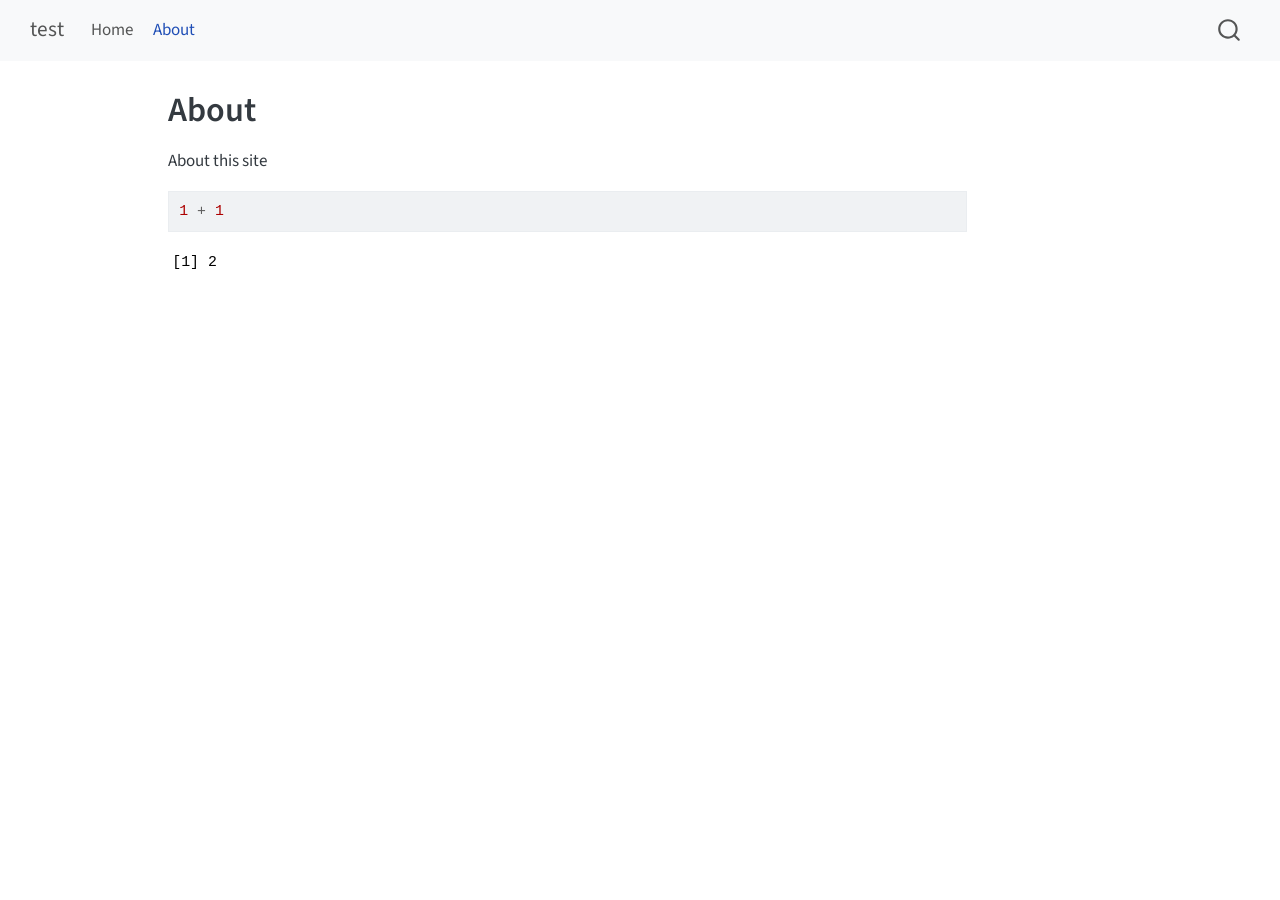
==== docs/about.html @ d3428083 "config" ====
<!DOCTYPE html>
<html xmlns="http://www.w3.org/1999/xhtml" lang="en" xml:lang="en"><head>

<meta charset="utf-8">
<meta name="generator" content="quarto-1.7.13">

<meta name="viewport" content="width=device-width, initial-scale=1.0, user-scalable=yes">


<title>About – test</title>
<style>
code{white-space: pre-wrap;}
span.smallcaps{font-variant: small-caps;}
div.columns{display: flex; gap: min(4vw, 1.5em);}
div.column{flex: auto; overflow-x: auto;}
div.hanging-indent{margin-left: 1.5em; text-indent: -1.5em;}
ul.task-list{list-style: none;}
ul.task-list li input[type="checkbox"] {
  width: 0.8em;
  margin: 0 0.8em 0.2em -1em; /* quarto-specific, see https://github.com/quarto-dev/quarto-cli/issues/4556 */ 
  vertical-align: middle;
}
/* CSS for syntax highlighting */
pre > code.sourceCode { white-space: pre; position: relative; }
pre > code.sourceCode > span { line-height: 1.25; }
pre > code.sourceCode > span:empty { height: 1.2em; }
.sourceCode { overflow: visible; }
code.sourceCode > span { color: inherit; text-decoration: inherit; }
div.sourceCode { margin: 1em 0; }
pre.sourceCode { margin: 0; }
@media screen {
div.sourceCode { overflow: auto; }
}
@media print {
pre > code.sourceCode { white-space: pre-wrap; }
pre > code.sourceCode > span { display: inline-block; text-indent: -5em; padding-left: 5em; }
}
pre.numberSource code
  { counter-reset: source-line 0; }
pre.numberSource code > span
  { position: relative; left: -4em; counter-increment: source-line; }
pre.numberSource code > span > a:first-child::before
  { content: counter(source-line);
    position: relative; left: -1em; text-align: right; vertical-align: baseline;
    border: none; display: inline-block;
    -webkit-touch-callout: none; -webkit-user-select: none;
    -khtml-user-select: none; -moz-user-select: none;
    -ms-user-select: none; user-select: none;
    padding: 0 4px; width: 4em;
  }
pre.numberSource { margin-left: 3em;  padding-left: 4px; }
div.sourceCode
  {   }
@media screen {
pre > code.sourceCode > span > a:first-child::before { text-decoration: underline; }
}
</style>


<script src="site_libs/quarto-nav/quarto-nav.js"></script>
<script src="site_libs/quarto-nav/headroom.min.js"></script>
<script src="site_libs/clipboard/clipboard.min.js"></script>
<script src="site_libs/quarto-search/autocomplete.umd.js"></script>
<script src="site_libs/quarto-search/fuse.min.js"></script>
<script src="site_libs/quarto-search/quarto-search.js"></script>
<meta name="quarto:offset" content="./">
<script src="site_libs/quarto-html/quarto.js" type="module"></script>
<script src="site_libs/quarto-html/tabsets/tabsets.js" type="module"></script>
<script src="site_libs/quarto-html/popper.min.js"></script>
<script src="site_libs/quarto-html/tippy.umd.min.js"></script>
<script src="site_libs/quarto-html/anchor.min.js"></script>
<link href="site_libs/quarto-html/tippy.css" rel="stylesheet">
<link href="site_libs/quarto-html/quarto-syntax-highlighting-66ab7fd5e73b7f0a764e0d49b3e29ab1.css" rel="stylesheet" id="quarto-text-highlighting-styles">
<script src="site_libs/bootstrap/bootstrap.min.js"></script>
<link href="site_libs/bootstrap/bootstrap-icons.css" rel="stylesheet">
<link href="site_libs/bootstrap/bootstrap-ddd961a2510921635943dfbbd19534c4.min.css" rel="stylesheet" append-hash="true" id="quarto-bootstrap" data-mode="light">
<script id="quarto-search-options" type="application/json">{
  "location": "navbar",
  "copy-button": false,
  "collapse-after": 3,
  "panel-placement": "end",
  "type": "overlay",
  "limit": 50,
  "keyboard-shortcut": [
    "f",
    "/",
    "s"
  ],
  "show-item-context": false,
  "language": {
    "search-no-results-text": "No results",
    "search-matching-documents-text": "matching documents",
    "search-copy-link-title": "Copy link to search",
    "search-hide-matches-text": "Hide additional matches",
    "search-more-match-text": "more match in this document",
    "search-more-matches-text": "more matches in this document",
    "search-clear-button-title": "Clear",
    "search-text-placeholder": "",
    "search-detached-cancel-button-title": "Cancel",
    "search-submit-button-title": "Submit",
    "search-label": "Search"
  }
}</script>


<link rel="stylesheet" href="styles.css">
</head>

<body class="nav-fixed">

<div id="quarto-search-results"></div>
  <header id="quarto-header" class="headroom fixed-top">
    <nav class="navbar navbar-expand-lg " data-bs-theme="dark">
      <div class="navbar-container container-fluid">
      <div class="navbar-brand-container mx-auto">
    <a class="navbar-brand" href="./index.html">
    <span class="navbar-title">test</span>
    </a>
  </div>
            <div id="quarto-search" class="" title="Search"></div>
          <button class="navbar-toggler" type="button" data-bs-toggle="collapse" data-bs-target="#navbarCollapse" aria-controls="navbarCollapse" role="menu" aria-expanded="false" aria-label="Toggle navigation" onclick="if (window.quartoToggleHeadroom) { window.quartoToggleHeadroom(); }">
  <span class="navbar-toggler-icon"></span>
</button>
          <div class="collapse navbar-collapse" id="navbarCollapse">
            <ul class="navbar-nav navbar-nav-scroll me-auto">
  <li class="nav-item">
    <a class="nav-link" href="./index.html"> 
<span class="menu-text">Home</span></a>
  </li>  
  <li class="nav-item">
    <a class="nav-link active" href="./about.html" aria-current="page"> 
<span class="menu-text">About</span></a>
  </li>  
</ul>
          </div> <!-- /navcollapse -->
            <div class="quarto-navbar-tools">
</div>
      </div> <!-- /container-fluid -->
    </nav>
</header>
<!-- content -->
<div id="quarto-content" class="quarto-container page-columns page-rows-contents page-layout-article page-navbar">
<!-- sidebar -->
<!-- margin-sidebar -->
    <div id="quarto-margin-sidebar" class="sidebar margin-sidebar zindex-bottom">
        
    </div>
<!-- main -->
<main class="content" id="quarto-document-content">

<header id="title-block-header" class="quarto-title-block default">
<div class="quarto-title">
<h1 class="title">About</h1>
</div>



<div class="quarto-title-meta">

    
  
    
  </div>
  


</header>


<p>About this site</p>
<div class="cell">
<div class="sourceCode cell-code" id="cb1"><pre class="sourceCode r code-with-copy"><code class="sourceCode r"><span id="cb1-1"><a href="#cb1-1" aria-hidden="true" tabindex="-1"></a><span class="dv">1</span> <span class="sc">+</span> <span class="dv">1</span></span></code><button title="Copy to Clipboard" class="code-copy-button"><i class="bi"></i></button></pre></div>
<div class="cell-output cell-output-stdout">
<pre><code>[1] 2</code></pre>
</div>
</div>



</main> <!-- /main -->
<script id="quarto-html-after-body" type="application/javascript">
window.document.addEventListener("DOMContentLoaded", function (event) {
  const toggleBodyColorMode = (bsSheetEl) => {
    const mode = bsSheetEl.getAttribute("data-mode");
    const bodyEl = window.document.querySelector("body");
    if (mode === "dark") {
      bodyEl.classList.add("quarto-dark");
      bodyEl.classList.remove("quarto-light");
    } else {
      bodyEl.classList.add("quarto-light");
      bodyEl.classList.remove("quarto-dark");
    }
  }
  const toggleBodyColorPrimary = () => {
    const bsSheetEl = window.document.querySelector("link#quarto-bootstrap");
    if (bsSheetEl) {
      toggleBodyColorMode(bsSheetEl);
    }
  }
  toggleBodyColorPrimary();  
  const icon = "";
  const anchorJS = new window.AnchorJS();
  anchorJS.options = {
    placement: 'right',
    icon: icon
  };
  anchorJS.add('.anchored');
  const isCodeAnnotation = (el) => {
    for (const clz of el.classList) {
      if (clz.startsWith('code-annotation-')) {                     
        return true;
      }
    }
    return false;
  }
  const onCopySuccess = function(e) {
    // button target
    const button = e.trigger;
    // don't keep focus
    button.blur();
    // flash "checked"
    button.classList.add('code-copy-button-checked');
    var currentTitle = button.getAttribute("title");
    button.setAttribute("title", "Copied!");
    let tooltip;
    if (window.bootstrap) {
      button.setAttribute("data-bs-toggle", "tooltip");
      button.setAttribute("data-bs-placement", "left");
      button.setAttribute("data-bs-title", "Copied!");
      tooltip = new bootstrap.Tooltip(button, 
        { trigger: "manual", 
          customClass: "code-copy-button-tooltip",
          offset: [0, -8]});
      tooltip.show();    
    }
    setTimeout(function() {
      if (tooltip) {
        tooltip.hide();
        button.removeAttribute("data-bs-title");
        button.removeAttribute("data-bs-toggle");
        button.removeAttribute("data-bs-placement");
      }
      button.setAttribute("title", currentTitle);
      button.classList.remove('code-copy-button-checked');
    }, 1000);
    // clear code selection
    e.clearSelection();
  }
  const getTextToCopy = function(trigger) {
      const codeEl = trigger.previousElementSibling.cloneNode(true);
      for (const childEl of codeEl.children) {
        if (isCodeAnnotation(childEl)) {
          childEl.remove();
        }
      }
      return codeEl.innerText;
  }
  const clipboard = new window.ClipboardJS('.code-copy-button:not([data-in-quarto-modal])', {
    text: getTextToCopy
  });
  clipboard.on('success', onCopySuccess);
  if (window.document.getElementById('quarto-embedded-source-code-modal')) {
    const clipboardModal = new window.ClipboardJS('.code-copy-button[data-in-quarto-modal]', {
      text: getTextToCopy,
      container: window.document.getElementById('quarto-embedded-source-code-modal')
    });
    clipboardModal.on('success', onCopySuccess);
  }
    var localhostRegex = new RegExp(/^(?:http|https):\/\/localhost\:?[0-9]*\//);
    var mailtoRegex = new RegExp(/^mailto:/);
      var filterRegex = new RegExp('/' + window.location.host + '/');
    var isInternal = (href) => {
        return filterRegex.test(href) || localhostRegex.test(href) || mailtoRegex.test(href);
    }
    // Inspect non-navigation links and adorn them if external
 	var links = window.document.querySelectorAll('a[href]:not(.nav-link):not(.navbar-brand):not(.toc-action):not(.sidebar-link):not(.sidebar-item-toggle):not(.pagination-link):not(.no-external):not([aria-hidden]):not(.dropdown-item):not(.quarto-navigation-tool):not(.about-link)');
    for (var i=0; i<links.length; i++) {
      const link = links[i];
      if (!isInternal(link.href)) {
        // undo the damage that might have been done by quarto-nav.js in the case of
        // links that we want to consider external
        if (link.dataset.originalHref !== undefined) {
          link.href = link.dataset.originalHref;
        }
      }
    }
  function tippyHover(el, contentFn, onTriggerFn, onUntriggerFn) {
    const config = {
      allowHTML: true,
      maxWidth: 500,
      delay: 100,
      arrow: false,
      appendTo: function(el) {
          return el.parentElement;
      },
      interactive: true,
      interactiveBorder: 10,
      theme: 'quarto',
      placement: 'bottom-start',
    };
    if (contentFn) {
      config.content = contentFn;
    }
    if (onTriggerFn) {
      config.onTrigger = onTriggerFn;
    }
    if (onUntriggerFn) {
      config.onUntrigger = onUntriggerFn;
    }
    window.tippy(el, config); 
  }
  const noterefs = window.document.querySelectorAll('a[role="doc-noteref"]');
  for (var i=0; i<noterefs.length; i++) {
    const ref = noterefs[i];
    tippyHover(ref, function() {
      // use id or data attribute instead here
      let href = ref.getAttribute('data-footnote-href') || ref.getAttribute('href');
      try { href = new URL(href).hash; } catch {}
      const id = href.replace(/^#\/?/, "");
      const note = window.document.getElementById(id);
      if (note) {
        return note.innerHTML;
      } else {
        return "";
      }
    });
  }
  const xrefs = window.document.querySelectorAll('a.quarto-xref');
  const processXRef = (id, note) => {
    // Strip column container classes
    const stripColumnClz = (el) => {
      el.classList.remove("page-full", "page-columns");
      if (el.children) {
        for (const child of el.children) {
          stripColumnClz(child);
        }
      }
    }
    stripColumnClz(note)
    if (id === null || id.startsWith('sec-')) {
      // Special case sections, only their first couple elements
      const container = document.createElement("div");
      if (note.children && note.children.length > 2) {
        container.appendChild(note.children[0].cloneNode(true));
        for (let i = 1; i < note.children.length; i++) {
          const child = note.children[i];
          if (child.tagName === "P" && child.innerText === "") {
            continue;
          } else {
            container.appendChild(child.cloneNode(true));
            break;
          }
        }
        if (window.Quarto?.typesetMath) {
          window.Quarto.typesetMath(container);
        }
        return container.innerHTML
      } else {
        if (window.Quarto?.typesetMath) {
          window.Quarto.typesetMath(note);
        }
        return note.innerHTML;
      }
    } else {
      // Remove any anchor links if they are present
      const anchorLink = note.querySelector('a.anchorjs-link');
      if (anchorLink) {
        anchorLink.remove();
      }
      if (window.Quarto?.typesetMath) {
        window.Quarto.typesetMath(note);
      }
      if (note.classList.contains("callout")) {
        return note.outerHTML;
      } else {
        return note.innerHTML;
      }
    }
  }
  for (var i=0; i<xrefs.length; i++) {
    const xref = xrefs[i];
    tippyHover(xref, undefined, function(instance) {
      instance.disable();
      let url = xref.getAttribute('href');
      let hash = undefined; 
      if (url.startsWith('#')) {
        hash = url;
      } else {
        try { hash = new URL(url).hash; } catch {}
      }
      if (hash) {
        const id = hash.replace(/^#\/?/, "");
        const note = window.document.getElementById(id);
        if (note !== null) {
          try {
            const html = processXRef(id, note.cloneNode(true));
            instance.setContent(html);
          } finally {
            instance.enable();
            instance.show();
          }
        } else {
          // See if we can fetch this
          fetch(url.split('#')[0])
          .then(res => res.text())
          .then(html => {
            const parser = new DOMParser();
            const htmlDoc = parser.parseFromString(html, "text/html");
            const note = htmlDoc.getElementById(id);
            if (note !== null) {
              const html = processXRef(id, note);
              instance.setContent(html);
            } 
          }).finally(() => {
            instance.enable();
            instance.show();
          });
        }
      } else {
        // See if we can fetch a full url (with no hash to target)
        // This is a special case and we should probably do some content thinning / targeting
        fetch(url)
        .then(res => res.text())
        .then(html => {
          const parser = new DOMParser();
          const htmlDoc = parser.parseFromString(html, "text/html");
          const note = htmlDoc.querySelector('main.content');
          if (note !== null) {
            // This should only happen for chapter cross references
            // (since there is no id in the URL)
            // remove the first header
            if (note.children.length > 0 && note.children[0].tagName === "HEADER") {
              note.children[0].remove();
            }
            const html = processXRef(null, note);
            instance.setContent(html);
          } 
        }).finally(() => {
          instance.enable();
          instance.show();
        });
      }
    }, function(instance) {
    });
  }
      let selectedAnnoteEl;
      const selectorForAnnotation = ( cell, annotation) => {
        let cellAttr = 'data-code-cell="' + cell + '"';
        let lineAttr = 'data-code-annotation="' +  annotation + '"';
        const selector = 'span[' + cellAttr + '][' + lineAttr + ']';
        return selector;
      }
      const selectCodeLines = (annoteEl) => {
        const doc = window.document;
        const targetCell = annoteEl.getAttribute("data-target-cell");
        const targetAnnotation = annoteEl.getAttribute("data-target-annotation");
        const annoteSpan = window.document.querySelector(selectorForAnnotation(targetCell, targetAnnotation));
        const lines = annoteSpan.getAttribute("data-code-lines").split(",");
        const lineIds = lines.map((line) => {
          return targetCell + "-" + line;
        })
        let top = null;
        let height = null;
        let parent = null;
        if (lineIds.length > 0) {
            //compute the position of the single el (top and bottom and make a div)
            const el = window.document.getElementById(lineIds[0]);
            top = el.offsetTop;
            height = el.offsetHeight;
            parent = el.parentElement.parentElement;
          if (lineIds.length > 1) {
            const lastEl = window.document.getElementById(lineIds[lineIds.length - 1]);
            const bottom = lastEl.offsetTop + lastEl.offsetHeight;
            height = bottom - top;
          }
          if (top !== null && height !== null && parent !== null) {
            // cook up a div (if necessary) and position it 
            let div = window.document.getElementById("code-annotation-line-highlight");
            if (div === null) {
              div = window.document.createElement("div");
              div.setAttribute("id", "code-annotation-line-highlight");
              div.style.position = 'absolute';
              parent.appendChild(div);
            }
            div.style.top = top - 2 + "px";
            div.style.height = height + 4 + "px";
            div.style.left = 0;
            let gutterDiv = window.document.getElementById("code-annotation-line-highlight-gutter");
            if (gutterDiv === null) {
              gutterDiv = window.document.createElement("div");
              gutterDiv.setAttribute("id", "code-annotation-line-highlight-gutter");
              gutterDiv.style.position = 'absolute';
              const codeCell = window.document.getElementById(targetCell);
              const gutter = codeCell.querySelector('.code-annotation-gutter');
              gutter.appendChild(gutterDiv);
            }
            gutterDiv.style.top = top - 2 + "px";
            gutterDiv.style.height = height + 4 + "px";
          }
          selectedAnnoteEl = annoteEl;
        }
      };
      const unselectCodeLines = () => {
        const elementsIds = ["code-annotation-line-highlight", "code-annotation-line-highlight-gutter"];
        elementsIds.forEach((elId) => {
          const div = window.document.getElementById(elId);
          if (div) {
            div.remove();
          }
        });
        selectedAnnoteEl = undefined;
      };
        // Handle positioning of the toggle
    window.addEventListener(
      "resize",
      throttle(() => {
        elRect = undefined;
        if (selectedAnnoteEl) {
          selectCodeLines(selectedAnnoteEl);
        }
      }, 10)
    );
    function throttle(fn, ms) {
    let throttle = false;
    let timer;
      return (...args) => {
        if(!throttle) { // first call gets through
            fn.apply(this, args);
            throttle = true;
        } else { // all the others get throttled
            if(timer) clearTimeout(timer); // cancel #2
            timer = setTimeout(() => {
              fn.apply(this, args);
              timer = throttle = false;
            }, ms);
        }
      };
    }
      // Attach click handler to the DT
      const annoteDls = window.document.querySelectorAll('dt[data-target-cell]');
      for (const annoteDlNode of annoteDls) {
        annoteDlNode.addEventListener('click', (event) => {
          const clickedEl = event.target;
          if (clickedEl !== selectedAnnoteEl) {
            unselectCodeLines();
            const activeEl = window.document.querySelector('dt[data-target-cell].code-annotation-active');
            if (activeEl) {
              activeEl.classList.remove('code-annotation-active');
            }
            selectCodeLines(clickedEl);
            clickedEl.classList.add('code-annotation-active');
          } else {
            // Unselect the line
            unselectCodeLines();
            clickedEl.classList.remove('code-annotation-active');
          }
        });
      }
  const findCites = (el) => {
    const parentEl = el.parentElement;
    if (parentEl) {
      const cites = parentEl.dataset.cites;
      if (cites) {
        return {
          el,
          cites: cites.split(' ')
        };
      } else {
        return findCites(el.parentElement)
      }
    } else {
      return undefined;
    }
  };
  var bibliorefs = window.document.querySelectorAll('a[role="doc-biblioref"]');
  for (var i=0; i<bibliorefs.length; i++) {
    const ref = bibliorefs[i];
    const citeInfo = findCites(ref);
    if (citeInfo) {
      tippyHover(citeInfo.el, function() {
        var popup = window.document.createElement('div');
        citeInfo.cites.forEach(function(cite) {
          var citeDiv = window.document.createElement('div');
          citeDiv.classList.add('hanging-indent');
          citeDiv.classList.add('csl-entry');
          var biblioDiv = window.document.getElementById('ref-' + cite);
          if (biblioDiv) {
            citeDiv.innerHTML = biblioDiv.innerHTML;
          }
          popup.appendChild(citeDiv);
        });
        return popup.innerHTML;
      });
    }
  }
});
</script>
</div> <!-- /content -->




</body></html>
---- docs/site_libs/quarto-html/tippy.css ----
.tippy-box[data-animation=fade][data-state=hidden]{opacity:0}[data-tippy-root]{max-width:calc(100vw - 10px)}.tippy-box{position:relative;background-color:#333;color:#fff;border-radius:4px;font-size:14px;line-height:1.4;white-space:normal;outline:0;transition-property:transform,visibility,opacity}.tippy-box[data-placement^=top]>.tippy-arrow{bottom:0}.tippy-box[data-placement^=top]>.tippy-arrow:before{bottom:-7px;left:0;border-width:8px 8px 0;border-top-color:initial;transform-origin:center top}.tippy-box[data-placement^=bottom]>.tippy-arrow{top:0}.tippy-box[data-placement^=bottom]>.tippy-arrow:before{top:-7px;left:0;border-width:0 8px 8px;border-bottom-color:initial;transform-origin:center bottom}.tippy-box[data-placement^=left]>.tippy-arrow{right:0}.tippy-box[data-placement^=left]>.tippy-arrow:before{border-width:8px 0 8px 8px;border-left-color:initial;right:-7px;transform-origin:center left}.tippy-box[data-placement^=right]>.tippy-arrow{left:0}.tippy-box[data-placement^=right]>.tippy-arrow:before{left:-7px;border-width:8px 8px 8px 0;border-right-color:initial;transform-origin:center right}.tippy-box[data-inertia][data-state=visible]{transition-timing-function:cubic-bezier(.54,1.5,.38,1.11)}.tippy-arrow{width:16px;height:16px;color:#333}.tippy-arrow:before{content:"";position:absolute;border-color:transparent;border-style:solid}.tippy-content{position:relative;padding:5px 9px;z-index:1}
---- docs/site_libs/quarto-html/quarto-syntax-highlighting-66ab7fd5e73b7f0a764e0d49b3e29ab1.css ----
/* quarto syntax highlight colors */
:root {
  --quarto-hl-ot-color: #003B4F;
  --quarto-hl-at-color: #657422;
  --quarto-hl-ss-color: #20794D;
  --quarto-hl-an-color: #5E5E5E;
  --quarto-hl-fu-color: #4758AB;
  --quarto-hl-st-color: #20794D;
  --quarto-hl-cf-color: #003B4F;
  --quarto-hl-op-color: #5E5E5E;
  --quarto-hl-er-color: #AD0000;
  --quarto-hl-bn-color: #AD0000;
  --quarto-hl-al-color: #AD0000;
  --quarto-hl-va-color: #111111;
  --quarto-hl-bu-color: inherit;
  --quarto-hl-ex-color: inherit;
  --quarto-hl-pp-color: #AD0000;
  --quarto-hl-in-color: #5E5E5E;
  --quarto-hl-vs-color: #20794D;
  --quarto-hl-wa-color: #5E5E5E;
  --quarto-hl-do-color: #5E5E5E;
  --quarto-hl-im-color: #00769E;
  --quarto-hl-ch-color: #20794D;
  --quarto-hl-dt-color: #AD0000;
  --quarto-hl-fl-color: #AD0000;
  --quarto-hl-co-color: #5E5E5E;
  --quarto-hl-cv-color: #5E5E5E;
  --quarto-hl-cn-color: #8f5902;
  --quarto-hl-sc-color: #5E5E5E;
  --quarto-hl-dv-color: #AD0000;
  --quarto-hl-kw-color: #003B4F;
}

/* other quarto variables */
:root {
  --quarto-font-monospace: SFMono-Regular, Menlo, Monaco, Consolas, "Liberation Mono", "Courier New", monospace;
}

pre > code.sourceCode > span {
  color: #003B4F;
}

code span {
  color: #003B4F;
}

code.sourceCode > span {
  color: #003B4F;
}

div.sourceCode,
div.sourceCode pre.sourceCode {
  color: #003B4F;
}

code span.ot {
  color: #003B4F;
  font-style: inherit;
}

code span.at {
  color: #657422;
  font-style: inherit;
}

code span.ss {
  color: #20794D;
  font-style: inherit;
}

code span.an {
  color: #5E5E5E;
  font-style: inherit;
}

code span.fu {
  color: #4758AB;
  font-style: inherit;
}

code span.st {
  color: #20794D;
  font-style: inherit;
}

code span.cf {
  color: #003B4F;
  font-weight: bold;
  font-style: inherit;
}

code span.op {
  color: #5E5E5E;
  font-style: inherit;
}

code span.er {
  color: #AD0000;
  font-style: inherit;
}

code span.bn {
  color: #AD0000;
  font-style: inherit;
}

code span.al {
  color: #AD0000;
  font-style: inherit;
}

code span.va {
  color: #111111;
  font-style: inherit;
}

code span.bu {
  font-style: inherit;
}

code span.ex {
  font-style: inherit;
}

code span.pp {
  color: #AD0000;
  font-style: inherit;
}

code span.in {
  color: #5E5E5E;
  font-style: inherit;
}

code span.vs {
  color: #20794D;
  font-style: inherit;
}

code span.wa {
  color: #5E5E5E;
  font-style: italic;
}

code span.do {
  color: #5E5E5E;
  font-style: italic;
}

code span.im {
  color: #00769E;
  font-style: inherit;
}

code span.ch {
  color: #20794D;
  font-style: inherit;
}

code span.dt {
  color: #AD0000;
  font-style: inherit;
}

code span.fl {
  color: #AD0000;
  font-style: inherit;
}

code span.co {
  color: #5E5E5E;
  font-style: inherit;
}

code span.cv {
  color: #5E5E5E;
  font-style: italic;
}

code span.cn {
  color: #8f5902;
  font-style: inherit;
}

code span.sc {
  color: #5E5E5E;
  font-style: inherit;
}

code span.dv {
  color: #AD0000;
  font-style: inherit;
}

code span.kw {
  color: #003B4F;
  font-weight: bold;
  font-style: inherit;
}

.prevent-inlining {
  content: "</";
}

/*# sourceMappingURL=959b87231af1ebfcdaf83f2a1def939a.css.map */
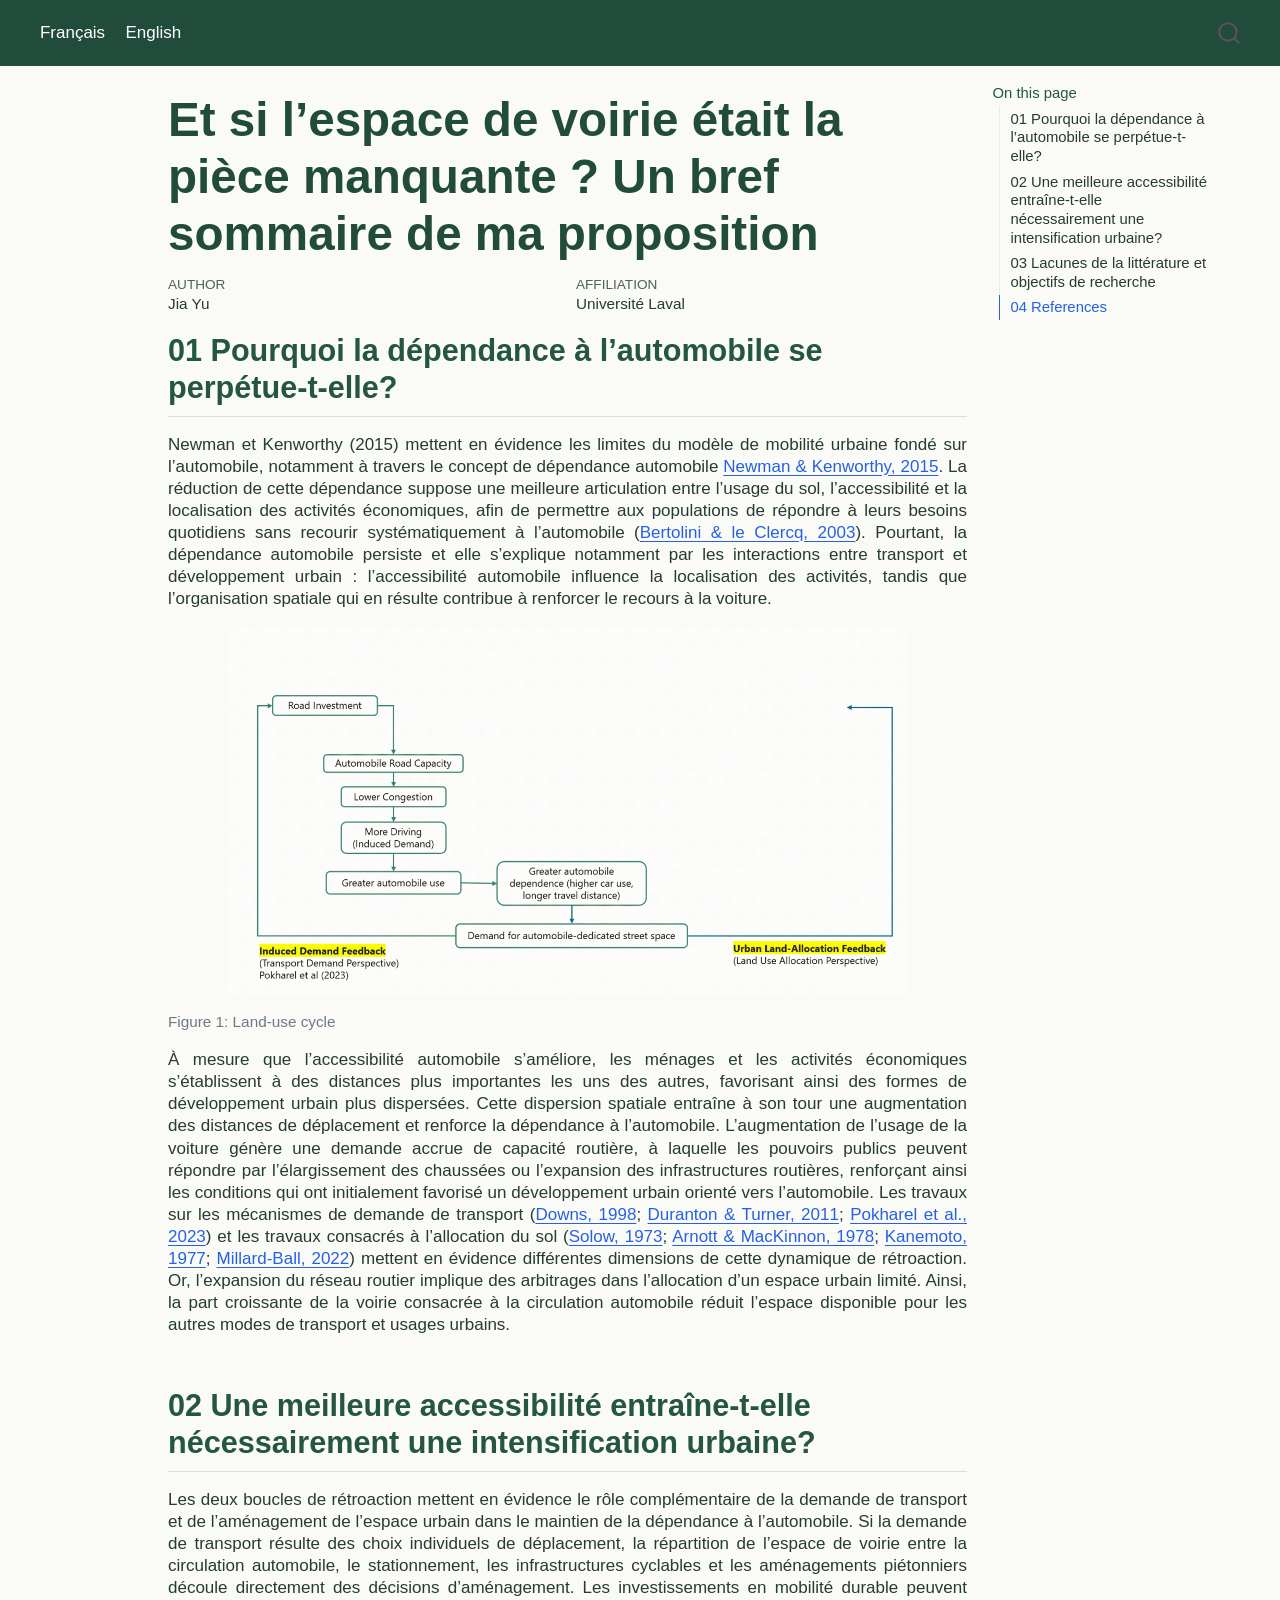
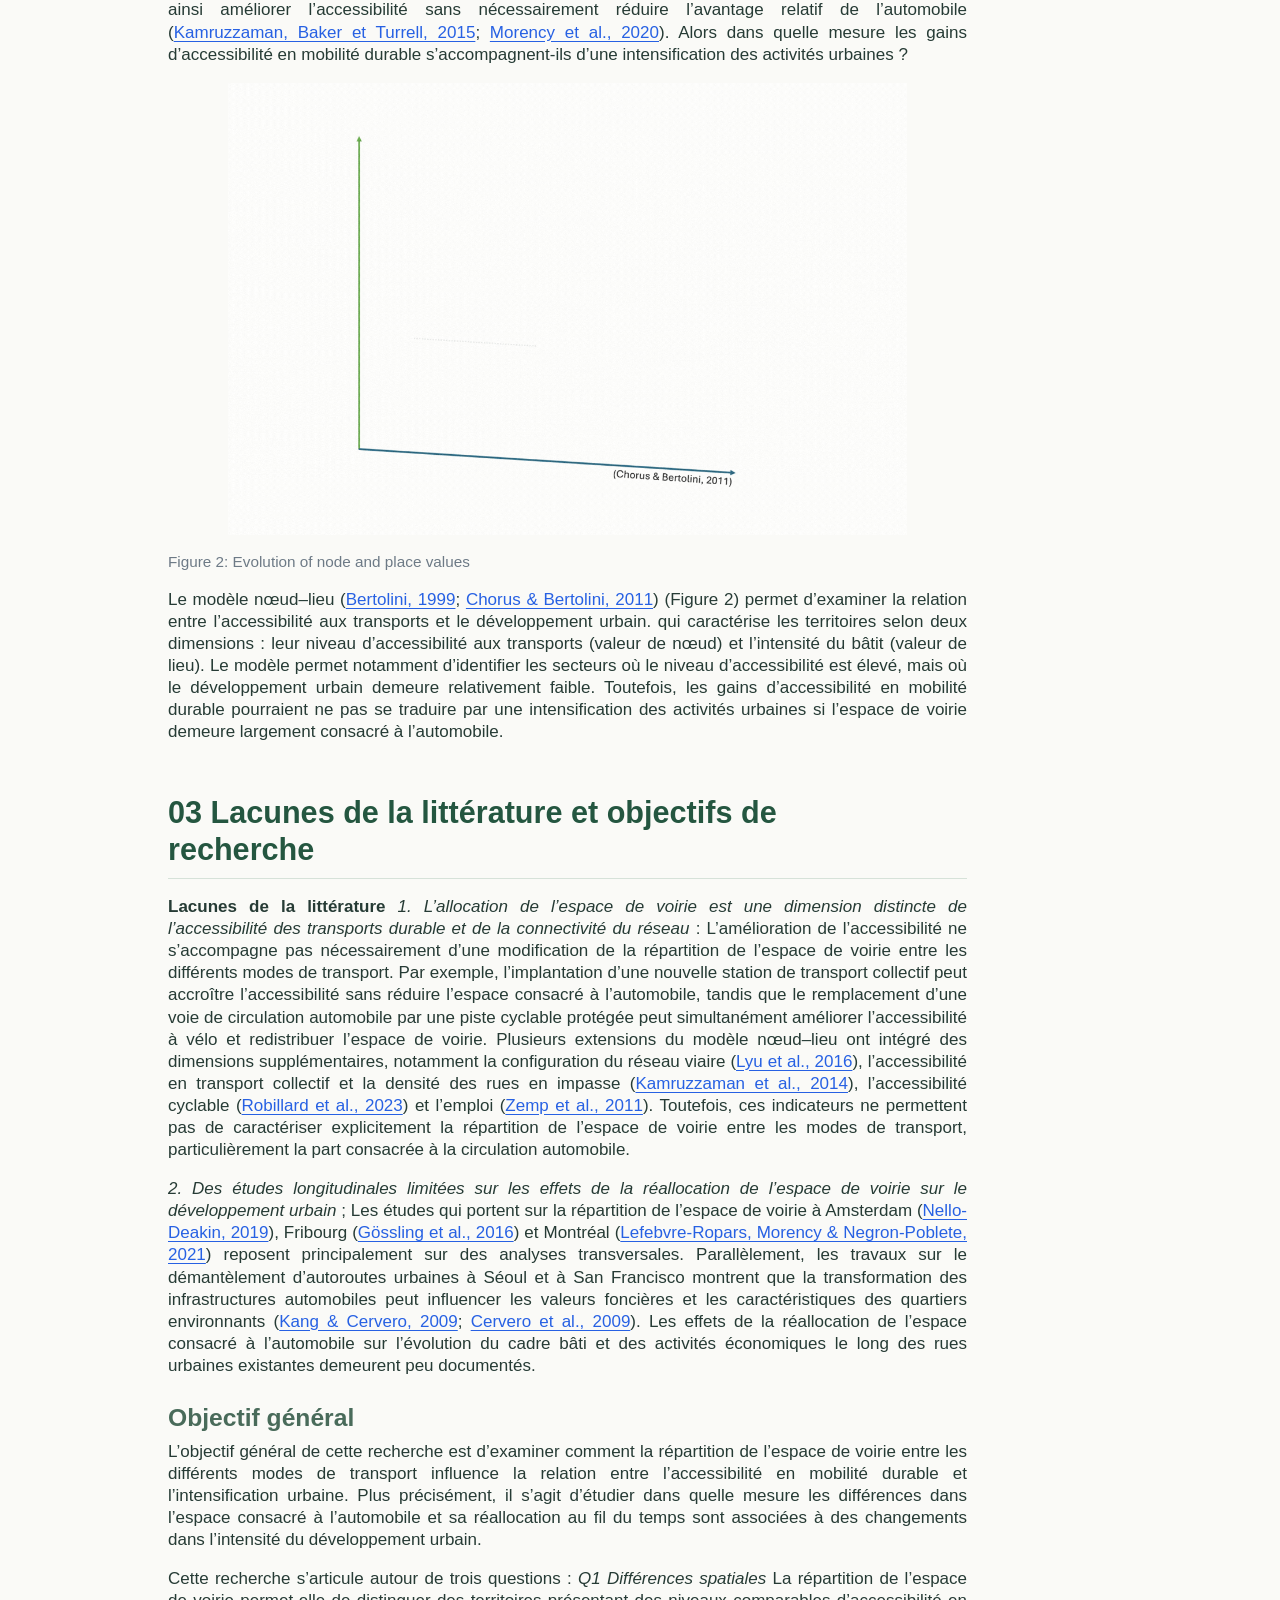
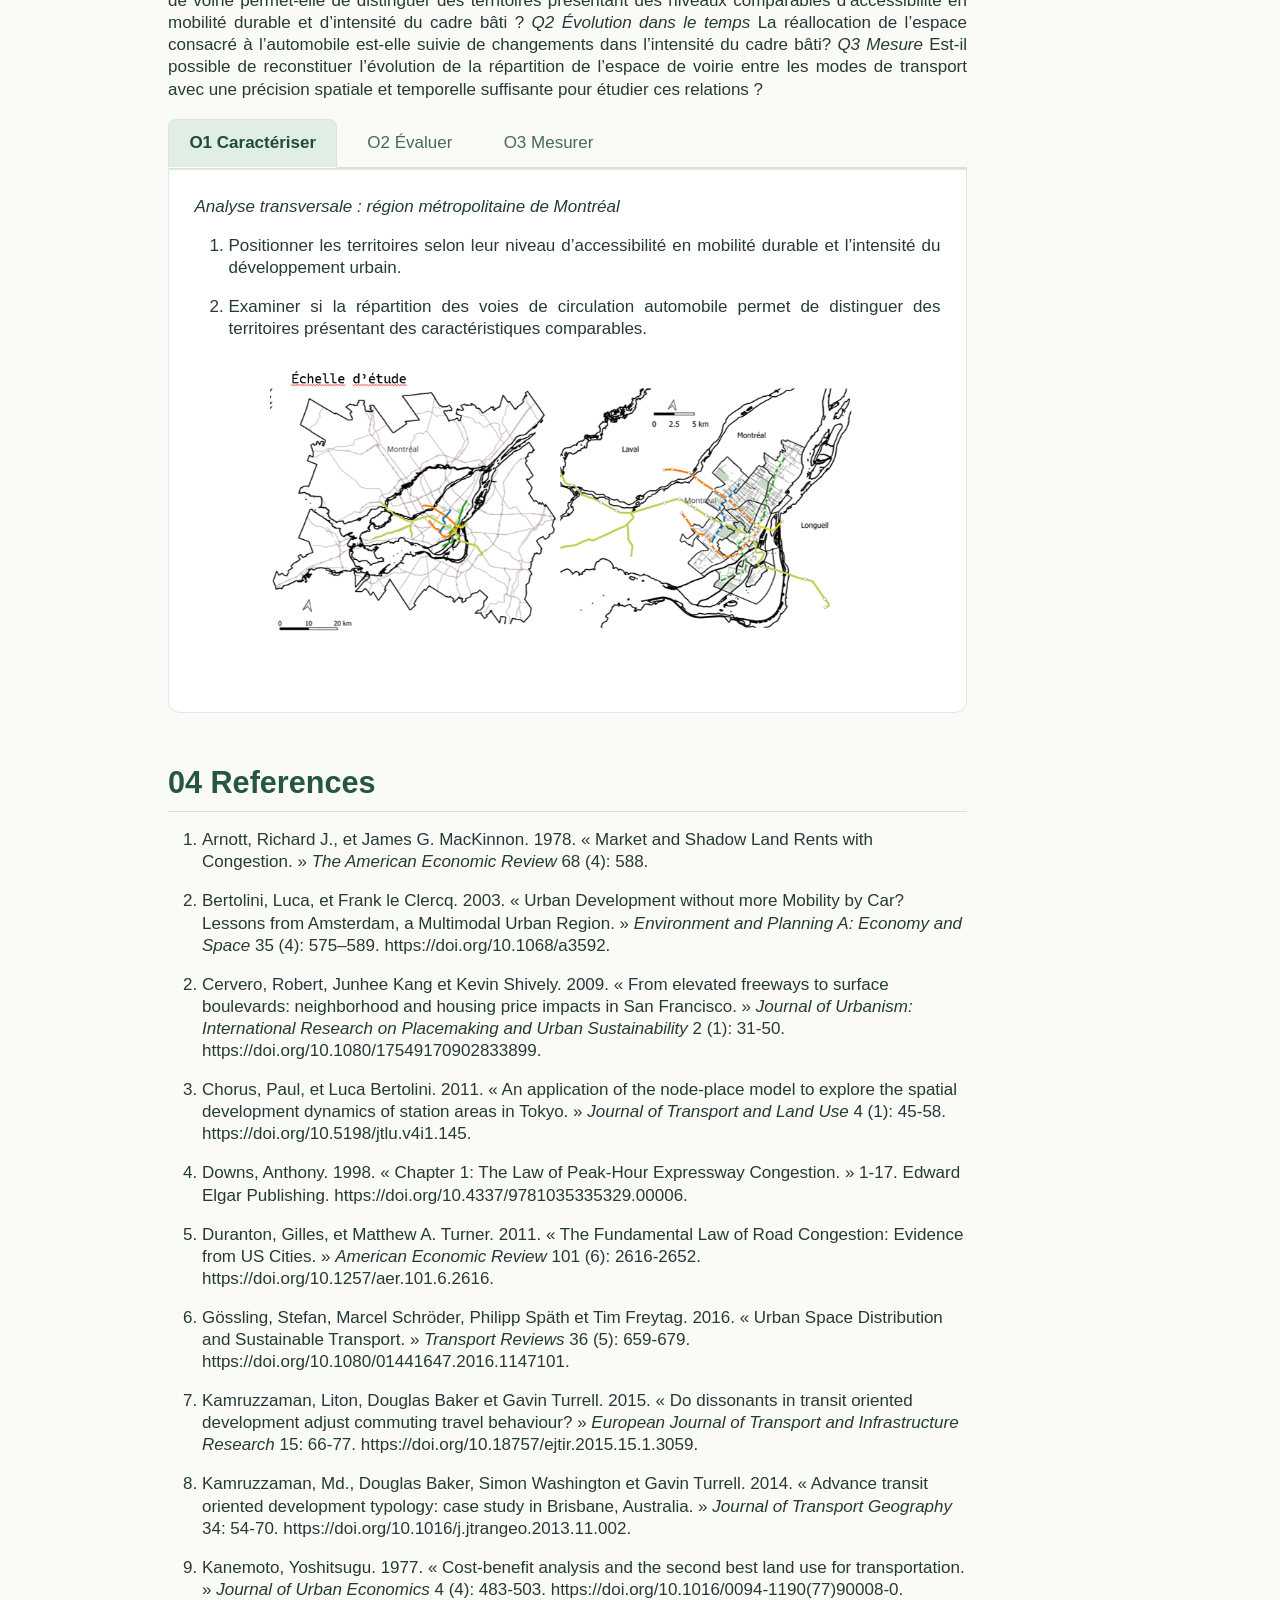
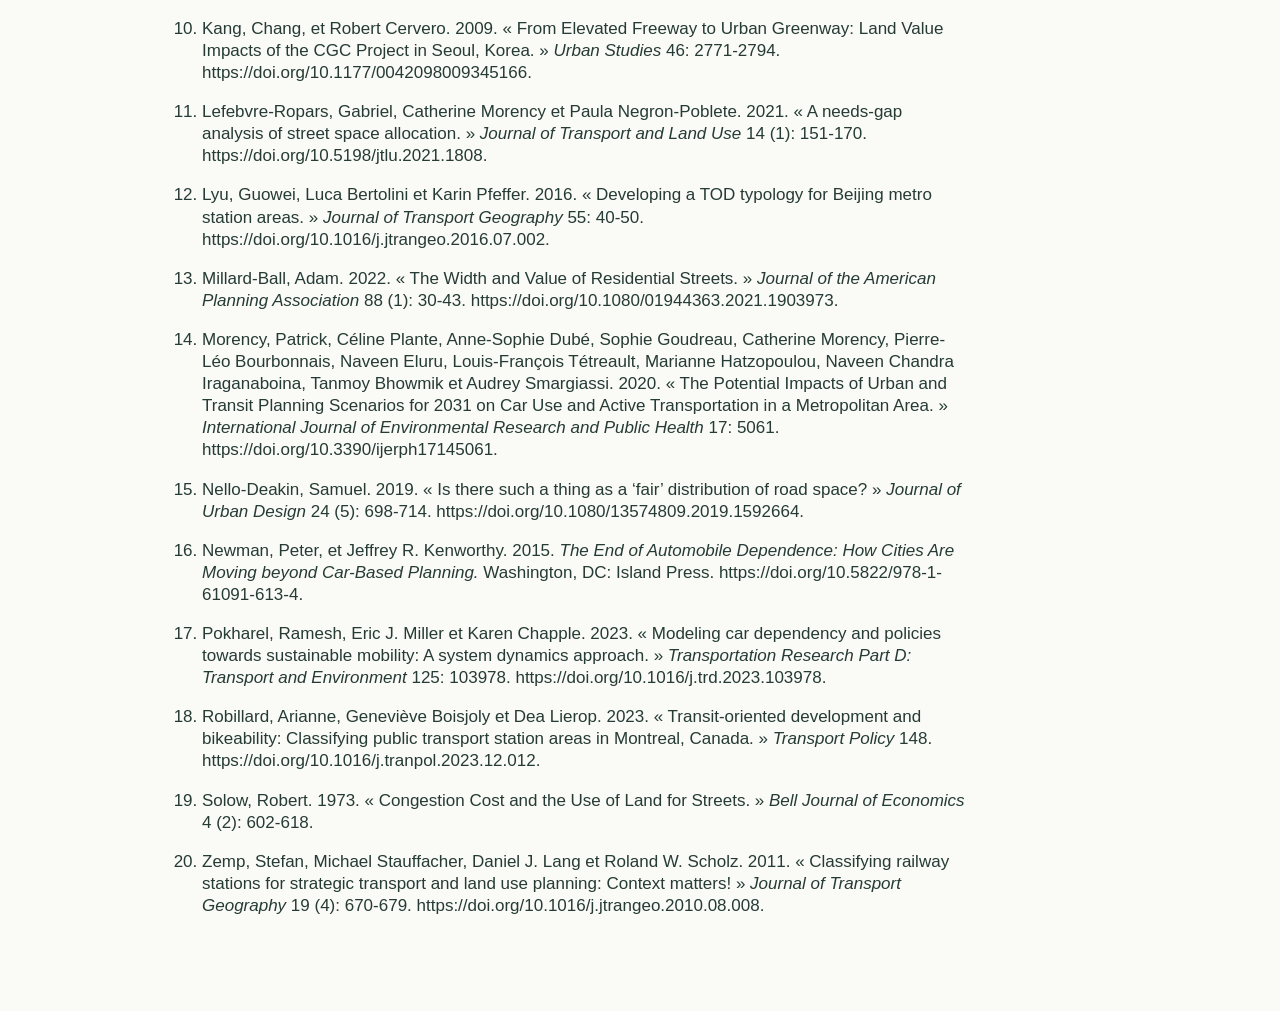
==== commit 8a1224a0: "'update'" ====
--- a/docs/about.html
+++ b/docs/about.html
@@ -6,8 +6,9 @@
 
 <meta name="viewport" content="width=device-width, initial-scale=1.0, user-scalable=yes">
 
-
-<title>About – test</title>
+<meta name="author" content="Jia Yu">
+
+<title>Et si l’espace de voirie était la pièce manquante ? Un bref sommaire de ma proposition</title>
 <style>
 code{white-space: pre-wrap;}
 span.smallcaps{font-variant: small-caps;}
@@ -19,40 +20,6 @@
   width: 0.8em;
   margin: 0 0.8em 0.2em -1em; /* quarto-specific, see https://github.com/quarto-dev/quarto-cli/issues/4556 */ 
   vertical-align: middle;
-}
-/* CSS for syntax highlighting */
-pre > code.sourceCode { white-space: pre; position: relative; }
-pre > code.sourceCode > span { line-height: 1.25; }
-pre > code.sourceCode > span:empty { height: 1.2em; }
-.sourceCode { overflow: visible; }
-code.sourceCode > span { color: inherit; text-decoration: inherit; }
-div.sourceCode { margin: 1em 0; }
-pre.sourceCode { margin: 0; }
-@media screen {
-div.sourceCode { overflow: auto; }
-}
-@media print {
-pre > code.sourceCode { white-space: pre-wrap; }
-pre > code.sourceCode > span { display: inline-block; text-indent: -5em; padding-left: 5em; }
-}
-pre.numberSource code
-  { counter-reset: source-line 0; }
-pre.numberSource code > span
-  { position: relative; left: -4em; counter-increment: source-line; }
-pre.numberSource code > span > a:first-child::before
-  { content: counter(source-line);
-    position: relative; left: -1em; text-align: right; vertical-align: baseline;
-    border: none; display: inline-block;
-    -webkit-touch-callout: none; -webkit-user-select: none;
-    -khtml-user-select: none; -moz-user-select: none;
-    -ms-user-select: none; user-select: none;
-    padding: 0 4px; width: 4em;
-  }
-pre.numberSource { margin-left: 3em;  padding-left: 4px; }
-div.sourceCode
-  {   }
-@media screen {
-pre > code.sourceCode > span > a:first-child::before { text-decoration: underline; }
 }
 </style>
 
@@ -101,6 +68,7 @@
     "search-label": "Search"
   }
 }</script>
+<style>html{ scroll-behavior: smooth; }</style>
 
 
 <link rel="stylesheet" href="styles.css">
@@ -112,11 +80,6 @@
   <header id="quarto-header" class="headroom fixed-top">
     <nav class="navbar navbar-expand-lg " data-bs-theme="dark">
       <div class="navbar-container container-fluid">
-      <div class="navbar-brand-container mx-auto">
-    <a class="navbar-brand" href="./index.html">
-    <span class="navbar-title">test</span>
-    </a>
-  </div>
             <div id="quarto-search" class="" title="Search"></div>
           <button class="navbar-toggler" type="button" data-bs-toggle="collapse" data-bs-target="#navbarCollapse" aria-controls="navbarCollapse" role="menu" aria-expanded="false" aria-label="Toggle navigation" onclick="if (window.quartoToggleHeadroom) { window.quartoToggleHeadroom(); }">
   <span class="navbar-toggler-icon"></span>
@@ -124,12 +87,12 @@
           <div class="collapse navbar-collapse" id="navbarCollapse">
             <ul class="navbar-nav navbar-nav-scroll me-auto">
   <li class="nav-item">
-    <a class="nav-link" href="./index.html"> 
-<span class="menu-text">Home</span></a>
+    <a class="nav-link active" href="./about.html" aria-current="page"> 
+<span class="menu-text">Français</span></a>
   </li>  
   <li class="nav-item">
-    <a class="nav-link active" href="./about.html" aria-current="page"> 
-<span class="menu-text">About</span></a>
+    <a class="nav-link" href="./index.html"> 
+<span class="menu-text">English</span></a>
   </li>  
 </ul>
           </div> <!-- /navcollapse -->
@@ -142,22 +105,47 @@
 <div id="quarto-content" class="quarto-container page-columns page-rows-contents page-layout-article page-navbar">
 <!-- sidebar -->
 <!-- margin-sidebar -->
-    <div id="quarto-margin-sidebar" class="sidebar margin-sidebar zindex-bottom">
-        
+    <div id="quarto-margin-sidebar" class="sidebar margin-sidebar">
+        <nav id="TOC" role="doc-toc" class="toc-active">
+    <h2 id="toc-title">On this page</h2>
+   
+  <ul>
+  <li><a href="#problem" id="toc-problem" class="nav-link active" data-scroll-target="#problem">01 Pourquoi la dépendance à l’automobile se perpétue-t-elle?</a></li>
+  <li><a href="#node-place" id="toc-node-place" class="nav-link" data-scroll-target="#node-place">02 Une meilleure accessibilité entraîne-t-elle nécessairement une intensification urbaine?</a></li>
+  <li><a href="#gap" id="toc-gap" class="nav-link" data-scroll-target="#gap">03 Lacunes de la littérature et objectifs de recherche</a>
+  <ul class="collapse">
+  <li><a href="#objectif-général" id="toc-objectif-général" class="nav-link" data-scroll-target="#objectif-général">Objectif général</a></li>
+  </ul></li>
+  <li><a href="#references" id="toc-references" class="nav-link" data-scroll-target="#references">04 References</a></li>
+  </ul>
+</nav>
     </div>
 <!-- main -->
 <main class="content" id="quarto-document-content">
 
 <header id="title-block-header" class="quarto-title-block default">
 <div class="quarto-title">
-<h1 class="title">About</h1>
-</div>
-
-
+<h1 class="title">Et si l’espace de voirie était la pièce manquante ? Un bref sommaire de ma proposition</h1>
+</div>
+
+
+<div class="quarto-title-meta-author">
+  <div class="quarto-title-meta-heading">Author</div>
+  <div class="quarto-title-meta-heading">Affiliation</div>
+  
+    <div class="quarto-title-meta-contents">
+    <p class="author">Jia Yu </p>
+  </div>
+  <div class="quarto-title-meta-contents">
+        <p class="affiliation">
+            Université Laval
+          </p>
+      </div>
+  </div>
 
 <div class="quarto-title-meta">
 
-    
+      
   
     
   </div>
@@ -167,15 +155,198 @@
 </header>
 
 
-<p>About this site</p>
-<div class="cell">
-<div class="sourceCode cell-code" id="cb1"><pre class="sourceCode r code-with-copy"><code class="sourceCode r"><span id="cb1-1"><a href="#cb1-1" aria-hidden="true" tabindex="-1"></a><span class="dv">1</span> <span class="sc">+</span> <span class="dv">1</span></span></code><button title="Copy to Clipboard" class="code-copy-button"><i class="bi"></i></button></pre></div>
-<div class="cell-output cell-output-stdout">
-<pre><code>[1] 2</code></pre>
-</div>
-</div>
-
-
+<section id="problem" class="level2">
+<h2 class="anchored" data-anchor-id="problem">01 Pourquoi la dépendance à l’automobile se perpétue-t-elle?</h2>
+<p>Newman et Kenworthy (2015) mettent en évidence les limites du modèle de mobilité urbaine fondé sur l’automobile, notamment à travers le concept de dépendance automobile <a href="#ref-newman2015">Newman &amp; Kenworthy, 2015</a>. La réduction de cette dépendance suppose une meilleure articulation entre l’usage du sol, l’accessibilité et la localisation des activités économiques, afin de permettre aux populations de répondre à leurs besoins quotidiens sans recourir systématiquement à l’automobile (<a href="#ref-bertolini2003">Bertolini &amp; le Clercq, 2003</a>). Pourtant, la dépendance automobile persiste et elle s’explique notamment par les interactions entre transport et développement urbain : l’accessibilité automobile influence la localisation des activités, tandis que l’organisation spatiale qui en résulte contribue à renforcer le recours à la voiture.</p>
+<div id="fig-Media2_O1" class="quarto-float quarto-figure quarto-figure-center anchored" data-fig-align="center">
+<figure class="quarto-float quarto-float-fig figure">
+<div aria-describedby="fig-Media2_O1-caption-0ceaefa1-69ba-4598-a22c-09a6ac19f8ca">
+<img src="Media2_O1_11_02.gif" class="img-fluid quarto-figure quarto-figure-center figure-img" style="width:85.0%">
+</div>
+<figcaption class="quarto-float-caption-bottom quarto-float-caption quarto-float-fig" id="fig-Media2_O1-caption-0ceaefa1-69ba-4598-a22c-09a6ac19f8ca">
+Figure&nbsp;1: Land-use cycle
+</figcaption>
+</figure>
+</div>
+<p>À mesure que l’accessibilité automobile s’améliore, les ménages et les activités économiques s’établissent à des distances plus importantes les uns des autres, favorisant ainsi des formes de développement urbain plus dispersées. Cette dispersion spatiale entraîne à son tour une augmentation des distances de déplacement et renforce la dépendance à l’automobile. L’augmentation de l’usage de la voiture génère une demande accrue de capacité routière, à laquelle les pouvoirs publics peuvent répondre par l’élargissement des chaussées ou l’expansion des infrastructures routières, renforçant ainsi les conditions qui ont initialement favorisé un développement urbain orienté vers l’automobile. Les travaux sur les mécanismes de demande de transport (<a href="#ref-downs1998">Downs, 1998</a>; <a href="#ref-duranton2011">Duranton &amp; Turner, 2011</a>; <a href="#ref-pokharel2023">Pokharel et al., 2023</a>) et les travaux consacrés à l’allocation du sol (<a href="#ref-solow1973">Solow, 1973</a>; <a href="#ref-arnott1978">Arnott &amp; MacKinnon, 1978</a>; <a href="#ref-kanemoto1977">Kanemoto, 1977</a>; <a href="#ref-millardball2022">Millard-Ball, 2022</a>) mettent en évidence différentes dimensions de cette dynamique de rétroaction. Or, l’expansion du réseau routier implique des arbitrages dans l’allocation d’un espace urbain limité. Ainsi, la part croissante de la voirie consacrée à la circulation automobile réduit l’espace disponible pour les autres modes de transport et usages urbains.</p>
+</section>
+<section id="node-place" class="level2">
+<h2 class="anchored" data-anchor-id="node-place">02 Une meilleure accessibilité entraîne-t-elle nécessairement une intensification urbaine?</h2>
+<p>Les deux boucles de rétroaction mettent en évidence le rôle complémentaire de la demande de transport et de l’aménagement de l’espace urbain dans le maintien de la dépendance à l’automobile. Si la demande de transport résulte des choix individuels de déplacement, la répartition de l’espace de voirie entre la circulation automobile, le stationnement, les infrastructures cyclables et les aménagements piétonniers découle directement des décisions d’aménagement. Les investissements en mobilité durable peuvent ainsi améliorer l’accessibilité sans nécessairement réduire l’avantage relatif de l’automobile (<a href="#ref-kamruzzaman2015">Kamruzzaman, Baker et Turrell, 2015</a>; <a href="#ref-morency2020">Morency et al., 2020</a>). Alors dans quelle mesure les gains d’accessibilité en mobilité durable s’accompagnent-ils d’une intensification des activités urbaines ?</p>
+<div id="fig-node-place" class="quarto-float quarto-figure quarto-figure-center anchored" data-fig-align="center">
+<figure class="quarto-float quarto-float-fig figure">
+<div aria-describedby="fig-node-place-caption-0ceaefa1-69ba-4598-a22c-09a6ac19f8ca">
+<img src="node_place.gif" class="img-fluid quarto-figure quarto-figure-center figure-img" style="width:85.0%">
+</div>
+<figcaption class="quarto-float-caption-bottom quarto-float-caption quarto-float-fig" id="fig-node-place-caption-0ceaefa1-69ba-4598-a22c-09a6ac19f8ca">
+Figure&nbsp;2: Evolution of node and place values
+</figcaption>
+</figure>
+</div>
+<p>Le modèle nœud–lieu (<a href="#ref-bertolini1999">Bertolini, 1999</a>; <a href="#ref-chorus2011">Chorus &amp; Bertolini, 2011</a>) (Figure 2) permet d’examiner la relation entre l’accessibilité aux transports et le développement urbain. qui caractérise les territoires selon deux dimensions : leur niveau d’accessibilité aux transports (valeur de nœud) et l’intensité du bâtit (valeur de lieu). Le modèle permet notamment d’identifier les secteurs où le niveau d’accessibilité est élevé, mais où le développement urbain demeure relativement faible. Toutefois, les gains d’accessibilité en mobilité durable pourraient ne pas se traduire par une intensification des activités urbaines si l’espace de voirie demeure largement consacré à l’automobile.</p>
+</section>
+<section id="gap" class="level2">
+<h2 class="anchored" data-anchor-id="gap">03 Lacunes de la littérature et objectifs de recherche</h2>
+<p><strong>Lacunes de la littérature</strong> <em>1. L’allocation de l’espace de voirie est une dimension distincte de l’accessibilité des transports durable et de la connectivité du réseau</em> : L’amélioration de l’accessibilité ne s’accompagne pas nécessairement d’une modification de la répartition de l’espace de voirie entre les différents modes de transport. Par exemple, l’implantation d’une nouvelle station de transport collectif peut accroître l’accessibilité sans réduire l’espace consacré à l’automobile, tandis que le remplacement d’une voie de circulation automobile par une piste cyclable protégée peut simultanément améliorer l’accessibilité à vélo et redistribuer l’espace de voirie. Plusieurs extensions du modèle nœud–lieu ont intégré des dimensions supplémentaires, notamment la configuration du réseau viaire (<a href="#ref-lyu2016">Lyu et al., 2016</a>), l’accessibilité en transport collectif et la densité des rues en impasse (<a href="#ref-kamruzzaman2014">Kamruzzaman et al., 2014</a>), l’accessibilité cyclable (<a href="#ref-robillard2023">Robillard et al., 2023</a>) et l’emploi (<a href="#ref-zemp2011">Zemp et al., 2011</a>). Toutefois, ces indicateurs ne permettent pas de caractériser explicitement la répartition de l’espace de voirie entre les modes de transport, particulièrement la part consacrée à la circulation automobile.</p>
+<p><em>2. Des études longitudinales limitées sur les effets de la réallocation de l’espace de voirie sur le développement urbain</em> ; Les études qui portent sur la répartition de l’espace de voirie à Amsterdam (<a href="#ref-nellodeakin2019">Nello-Deakin, 2019</a>), Fribourg (<a href="#ref-gossling2016">Gössling et al., 2016</a>) et Montréal (<a href="#ref-lefebvre2021">Lefebvre-Ropars, Morency &amp; Negron-Poblete, 2021</a>) reposent principalement sur des analyses transversales. Parallèlement, les travaux sur le démantèlement d’autoroutes urbaines à Séoul et à San Francisco montrent que la transformation des infrastructures automobiles peut influencer les valeurs foncières et les caractéristiques des quartiers environnants (<a href="#ref-kang2009">Kang &amp; Cervero, 2009</a>; <a href="#ref-cervero2009">Cervero et al., 2009</a>). Les effets de la réallocation de l’espace consacré à l’automobile sur l’évolution du cadre bâti et des activités économiques le long des rues urbaines existantes demeurent peu documentés.</p>
+<section id="objectif-général" class="level3">
+<h3 class="anchored" data-anchor-id="objectif-général">Objectif général</h3>
+<p>L’objectif général de cette recherche est d’examiner comment la répartition de l’espace de voirie entre les différents modes de transport influence la relation entre l’accessibilité en mobilité durable et l’intensification urbaine. Plus précisément, il s’agit d’étudier dans quelle mesure les différences dans l’espace consacré à l’automobile et sa réallocation au fil du temps sont associées à des changements dans l’intensité du développement urbain.</p>
+<p>Cette recherche s’articule autour de trois questions : <em>Q1 Différences spatiales</em> La répartition de l’espace de voirie permet-elle de distinguer des territoires présentant des niveaux comparables d’accessibilité en mobilité durable et d’intensité du cadre bâti ? <em>Q2 Évolution dans le temps</em> La réallocation de l’espace consacré à l’automobile est-elle suivie de changements dans l’intensité du cadre bâti? <em>Q3 Mesure</em> Est-il possible de reconstituer l’évolution de la répartition de l’espace de voirie entre les modes de transport avec une précision spatiale et temporelle suffisante pour étudier ces relations ?</p>
+<div class="tabset-margin-container"></div><div class="panel-tabset">
+<ul class="nav nav-tabs" role="tablist"><li class="nav-item" role="presentation"><a class="nav-link active" id="tabset-1-1-tab" data-bs-toggle="tab" data-bs-target="#tabset-1-1" role="tab" aria-controls="tabset-1-1" aria-selected="true">O1 Caractériser</a></li><li class="nav-item" role="presentation"><a class="nav-link" id="tabset-1-2-tab" data-bs-toggle="tab" data-bs-target="#tabset-1-2" role="tab" aria-controls="tabset-1-2" aria-selected="false">O2 Évaluer</a></li><li class="nav-item" role="presentation"><a class="nav-link" id="tabset-1-3-tab" data-bs-toggle="tab" data-bs-target="#tabset-1-3" role="tab" aria-controls="tabset-1-3" aria-selected="false">O3 Mesurer</a></li></ul>
+<div class="tab-content">
+<div id="tabset-1-1" class="tab-pane active" role="tabpanel" aria-labelledby="tabset-1-1-tab">
+<p><em>Analyse transversale : région métropolitaine de Montréal</em></p>
+<ol type="1">
+<li><p>Positionner les territoires selon leur niveau d’accessibilité en mobilité durable et l’intensité du développement urbain.</p></li>
+<li><p>Examiner si la répartition des voies de circulation automobile permet de distinguer des territoires présentant des caractéristiques comparables.</p></li>
+</ol>
+<div class="quarto-figure quarto-figure-center">
+<figure class="figure">
+<p><img src="images/Study_Scale_O1.png" class="img-fluid quarto-figure quarto-figure-center figure-img" style="width:85.0%"></p>
+</figure>
+</div>
+</div>
+<div id="tabset-1-2" class="tab-pane" role="tabpanel" aria-labelledby="tabset-1-2-tab">
+<p><em>Analyse longitudinale : réallocation de l’espace de voirie</em></p>
+<ol type="1">
+<li><p>Construire une base de données longitudinale annuelle des changements dans le nombre de voies de circulation.</p></li>
+<li><p>Examiner les transformations de la voirie à proximité des stations du REM et des infrastructures cyclables.</p></li>
+<li><p>Estimer dans quelle mesure les réaménagements de la voirie sont suivis de changements dans les activités économiques, les valeurs foncières et l’intensité du cadre bâti.</p></li>
+</ol>
+<div class="quarto-figure quarto-figure-center">
+<figure class="figure">
+<p><img src="images\Structuration_O2.png" class="img-fluid quarto-figure quarto-figure-center figure-img" style="width:85.0%"></p>
+</figure>
+</div>
+</div>
+<div id="tabset-1-3" class="tab-pane" role="tabpanel" aria-labelledby="tabset-1-3-tab">
+<p><em>Reconstitution historique de l’aménagement de la voirie</em></p>
+<ol type="1">
+<li><p>Combiner des images satellitaires et des données géospatiales complémentaires.</p></li>
+<li><p>Reconstituer l’évolution de la répartition de l’espace de voirie afin de distinguer les voies de circulation automobile, les espaces de stationnement et les infrastructures cyclables.</p></li>
+</ol>
+<div class="quarto-figure quarto-figure-center">
+<figure class="figure">
+<p><img src="images\Images_O3.png" class="img-fluid quarto-figure quarto-figure-center figure-img" style="width:85.0%"></p>
+</figure>
+</div>
+</div>
+</div>
+</div>
+</section>
+</section>
+<section id="references" class="level2">
+<h2 class="anchored" data-anchor-id="references">04 References</h2>
+<div id="ref-arnott1978">
+<ol type="1">
+<li>Arnott, Richard J., et James G. MacKinnon. 1978. « Market and Shadow Land Rents with Congestion. » <em>The American Economic Review</em> 68 (4): 588.</li>
+</ol>
+</div>
+<div id="ref-bertolini2003">
+<ol start="2" type="1">
+<li>Bertolini, Luca, et Frank le Clercq. 2003. « Urban Development without more Mobility by Car? Lessons from Amsterdam, a Multimodal Urban Region. » <em>Environment and Planning A: Economy and Space</em> 35 (4): 575–589. https://doi.org/10.1068/a3592.</li>
+</ol>
+</div>
+<div id="ref-cervero2009">
+<ol start="2" type="1">
+<li>Cervero, Robert, Junhee Kang et Kevin Shively. 2009. « From elevated freeways to surface boulevards: neighborhood and housing price impacts in San Francisco. » <em>Journal of Urbanism: International Research on Placemaking and Urban Sustainability</em> 2 (1): 31‑50. https://doi.org/10.1080/17549170902833899.</li>
+</ol>
+</div>
+<div id="ref-chorus2011">
+<ol start="3" type="1">
+<li>Chorus, Paul, et Luca Bertolini. 2011. « An application of the node-place model to explore the spatial development dynamics of station areas in Tokyo. » <em>Journal of Transport and Land Use</em> 4 (1): 45‑58. https://doi.org/10.5198/jtlu.v4i1.145.</li>
+</ol>
+</div>
+<div id="ref-downs1998">
+<ol start="4" type="1">
+<li>Downs, Anthony. 1998. « Chapter 1: The Law of Peak-Hour Expressway Congestion. » 1‑17. Edward Elgar Publishing. https://doi.org/10.4337/9781035335329.00006.</li>
+</ol>
+</div>
+<div id="ref-duranton2011">
+<ol start="5" type="1">
+<li>Duranton, Gilles, et Matthew A. Turner. 2011. « The Fundamental Law of Road Congestion: Evidence from US Cities. » <em>American Economic Review</em> 101 (6): 2616‑2652. https://doi.org/10.1257/aer.101.6.2616.</li>
+</ol>
+</div>
+<div id="ref-gossling2016">
+<ol start="6" type="1">
+<li>Gössling, Stefan, Marcel Schröder, Philipp Späth et Tim Freytag. 2016. « Urban Space Distribution and Sustainable Transport. » <em>Transport Reviews</em> 36 (5): 659‑679. https://doi.org/10.1080/01441647.2016.1147101.</li>
+</ol>
+</div>
+<div id="ref-kamruzzaman2015">
+<ol start="7" type="1">
+<li>Kamruzzaman, Liton, Douglas Baker et Gavin Turrell. 2015. « Do dissonants in transit oriented development adjust commuting travel behaviour? » <em>European Journal of Transport and Infrastructure Research</em> 15: 66‑77. https://doi.org/10.18757/ejtir.2015.15.1.3059.</li>
+</ol>
+</div>
+<div id="ref-kamruzzaman2014">
+<ol start="8" type="1">
+<li>Kamruzzaman, Md., Douglas Baker, Simon Washington et Gavin Turrell. 2014. « Advance transit oriented development typology: case study in Brisbane, Australia. » <em>Journal of Transport Geography</em> 34: 54‑70. https://doi.org/10.1016/j.jtrangeo.2013.11.002.</li>
+</ol>
+</div>
+<div id="ref-kanemoto1977">
+<ol start="9" type="1">
+<li>Kanemoto, Yoshitsugu. 1977. « Cost-benefit analysis and the second best land use for transportation. » <em>Journal of Urban Economics</em> 4 (4): 483‑503. https://doi.org/10.1016/0094-1190(77)90008-0.</li>
+</ol>
+</div>
+<div id="ref-kang2009">
+<ol start="10" type="1">
+<li>Kang, Chang, et Robert Cervero. 2009. « From Elevated Freeway to Urban Greenway: Land Value Impacts of the CGC Project in Seoul, Korea. » <em>Urban Studies</em> 46: 2771‑2794. https://doi.org/10.1177/0042098009345166.</li>
+</ol>
+</div>
+<div id="ref-lefebvre2021">
+<ol start="11" type="1">
+<li>Lefebvre-Ropars, Gabriel, Catherine Morency et Paula Negron-Poblete. 2021. « A needs-gap analysis of street space allocation. » <em>Journal of Transport and Land Use</em> 14 (1): 151‑170. https://doi.org/10.5198/jtlu.2021.1808.</li>
+</ol>
+</div>
+<div id="ref-lyu2016">
+<ol start="12" type="1">
+<li>Lyu, Guowei, Luca Bertolini et Karin Pfeffer. 2016. « Developing a TOD typology for Beijing metro station areas. » <em>Journal of Transport Geography</em> 55: 40‑50. https://doi.org/10.1016/j.jtrangeo.2016.07.002.</li>
+</ol>
+</div>
+<div id="ref-millardball2022">
+<ol start="13" type="1">
+<li>Millard-Ball, Adam. 2022. « The Width and Value of Residential Streets. » <em>Journal of the American Planning Association</em> 88 (1): 30‑43. https://doi.org/10.1080/01944363.2021.1903973.</li>
+</ol>
+</div>
+<div id="ref-morency2020">
+<ol start="14" type="1">
+<li>Morency, Patrick, Céline Plante, Anne-Sophie Dubé, Sophie Goudreau, Catherine Morency, Pierre-Léo Bourbonnais, Naveen Eluru, Louis-François Tétreault, Marianne Hatzopoulou, Naveen Chandra Iraganaboina, Tanmoy Bhowmik et Audrey Smargiassi. 2020. « The Potential Impacts of Urban and Transit Planning Scenarios for 2031 on Car Use and Active Transportation in a Metropolitan Area. » <em>International Journal of Environmental Research and Public Health</em> 17: 5061. https://doi.org/10.3390/ijerph17145061.</li>
+</ol>
+</div>
+<div id="ref-nellodeakin2019">
+<ol start="15" type="1">
+<li>Nello-Deakin, Samuel. 2019. « Is there such a thing as a ‘fair’ distribution of road space? » <em>Journal of Urban Design</em> 24 (5): 698‑714. https://doi.org/10.1080/13574809.2019.1592664.</li>
+</ol>
+</div>
+<div id="ref-newman2015">
+<ol start="16" type="1">
+<li>Newman, Peter, et Jeffrey R. Kenworthy. 2015. <em>The End of Automobile Dependence: How Cities Are Moving beyond Car-Based Planning.</em> Washington, DC: Island Press. https://doi.org/10.5822/978-1-61091-613-4.</li>
+</ol>
+</div>
+<div id="ref-pokharel2023">
+<ol start="17" type="1">
+<li>Pokharel, Ramesh, Eric J. Miller et Karen Chapple. 2023. « Modeling car dependency and policies towards sustainable mobility: A system dynamics approach. » <em>Transportation Research Part D: Transport and Environment</em> 125: 103978. https://doi.org/10.1016/j.trd.2023.103978.</li>
+</ol>
+</div>
+<div id="ref-robillard2023">
+<ol start="18" type="1">
+<li>Robillard, Arianne, Geneviève Boisjoly et Dea Lierop. 2023. « Transit-oriented development and bikeability: Classifying public transport station areas in Montreal, Canada. » <em>Transport Policy</em> 148. https://doi.org/10.1016/j.tranpol.2023.12.012.</li>
+</ol>
+</div>
+<div id="ref-solow1973">
+<ol start="19" type="1">
+<li>Solow, Robert. 1973. « Congestion Cost and the Use of Land for Streets. » <em>Bell Journal of Economics</em> 4 (2): 602‑618.</li>
+</ol>
+</div>
+<div id="ref-zemp2011">
+<ol start="20" type="1">
+<li>Zemp, Stefan, Michael Stauffacher, Daniel J. Lang et Roland W. Scholz. 2011. « Classifying railway stations for strategic transport and land use planning: Context matters! » <em>Journal of Transport Geography</em> 19 (4): 670‑679. https://doi.org/10.1016/j.jtrangeo.2010.08.008.</li>
+</ol>
+</div>
+
+
+</section>
 
 </main> <!-- /main -->
 <script id="quarto-html-after-body" type="application/javascript">
@@ -600,4 +771,5 @@
 
 
 
+<script src="site_libs/quarto-html/zenscroll-min.js"></script>
 </body></html>
--- a/docs/styles.css
+++ b/docs/styles.css
@@ -0,0 +1,175 @@
+
+/* ==========================================
+   1. OVERALL PAGE
+========================================== */
+
+body {
+  background-color: #fafaf7;
+  color: #263b35;
+  font-family: "Segoe UI", Arial, sans-serif;
+  line-height: 1.3;
+  padding-top: 0 !important;
+}
+
+/* Justify paragraph text */
+p {
+  text-align: justify;
+  text-justify: inter-word;
+}
+
+/* Smooth scrolling */
+html {
+  scroll-behavior: smooth;
+  scroll-padding-top: 20px;
+}
+
+
+/* ==========================================
+   2. NAVIGATION BAR
+========================================== */
+
+.navbar {
+  position: relative !important;
+  top: auto !important;
+  width: 100%;
+  height: auto !important;
+  background: #214c3b !important;
+  background-image: none !important;
+  padding: 0.75rem 1.5rem;
+  box-shadow: none;
+}
+
+/* Navigation links */
+.navbar .navbar-brand,
+.navbar .nav-link {
+  color: white !important;
+}
+
+.navbar .nav-link:hover {
+  color: #d6e4da !important;
+}
+
+
+/* ==========================================
+   3. STATIC IMAGE BANNER
+========================================== */
+
+.page-banner {
+  width: 100vw;
+  height: 300px;
+
+  /* Extend beyond Quarto content margins */
+  margin-left: calc(50% - 50vw);
+
+  background-image: url("images/Nouveau_projet4.png");
+  background-size: cover;
+  background-position: center;
+  background-repeat: no-repeat;
+}
+
+/* Responsive banner */
+@media (max-width: 768px) {
+  .page-banner {
+    height: 180px;
+  }
+}
+
+
+/* ==========================================
+   4. MAIN TITLE
+========================================== */
+
+h1.title {
+  font-size: 2.8rem;
+  font-weight: 750;
+  color: #214c3b;
+  max-width: 850px;
+}
+
+
+/* ==========================================
+   5. SECTION HEADINGS
+========================================== */
+
+h2 {
+  color: #245640;
+  font-size: 1.8rem;
+  margin-top: 3rem;
+  border-bottom: 1px solid #d6e2d9;
+  padding-bottom: 0.6rem;
+}
+
+h3 {
+  color: #365c4a;
+}
+
+
+/* ==========================================
+   6. EXPANDABLE INFORMATION BOXES
+========================================== */
+
+.callout {
+  border-radius: 12px;
+  margin: 1.4rem 0;
+  box-shadow: 0 2px 8px rgba(0, 0, 0, 0.035);
+}
+
+
+/* ==========================================
+   7. INTERACTIVE TABS
+========================================== */
+
+.nav-tabs {
+  border-bottom: 2px solid #d6e4da;
+  gap: 0.5rem;
+}
+
+.nav-tabs .nav-link {
+  color: #466c58;
+  border-radius: 8px 8px 0 0;
+  padding: 0.75rem 1.2rem;
+}
+
+.nav-tabs .nav-link.active {
+  background: #e1eee5;
+  color: #214c3b;
+  font-weight: 650;
+}
+
+.tab-content {
+  background: white;
+  border: 1px solid #e0e8e2;
+  border-radius: 0 0 12px 12px;
+  padding: 1.5rem;
+}
+
+
+/* ==========================================
+   8. TABLES
+========================================== */
+
+table {
+  background: white;
+}
+
+thead {
+  background: #e3eee7;
+}
+
+
+/* ==========================================
+   9. TWO-COLUMN COMPARISONS
+========================================== */
+
+.columns {
+  margin: 1.5rem 0;
+}
+
+.column {
+  padding: 0.5rem 1rem;
+}
+
+/* Space between navbar and page title */
+#title-block-header {
+  margin-top: 60px !important;
+}
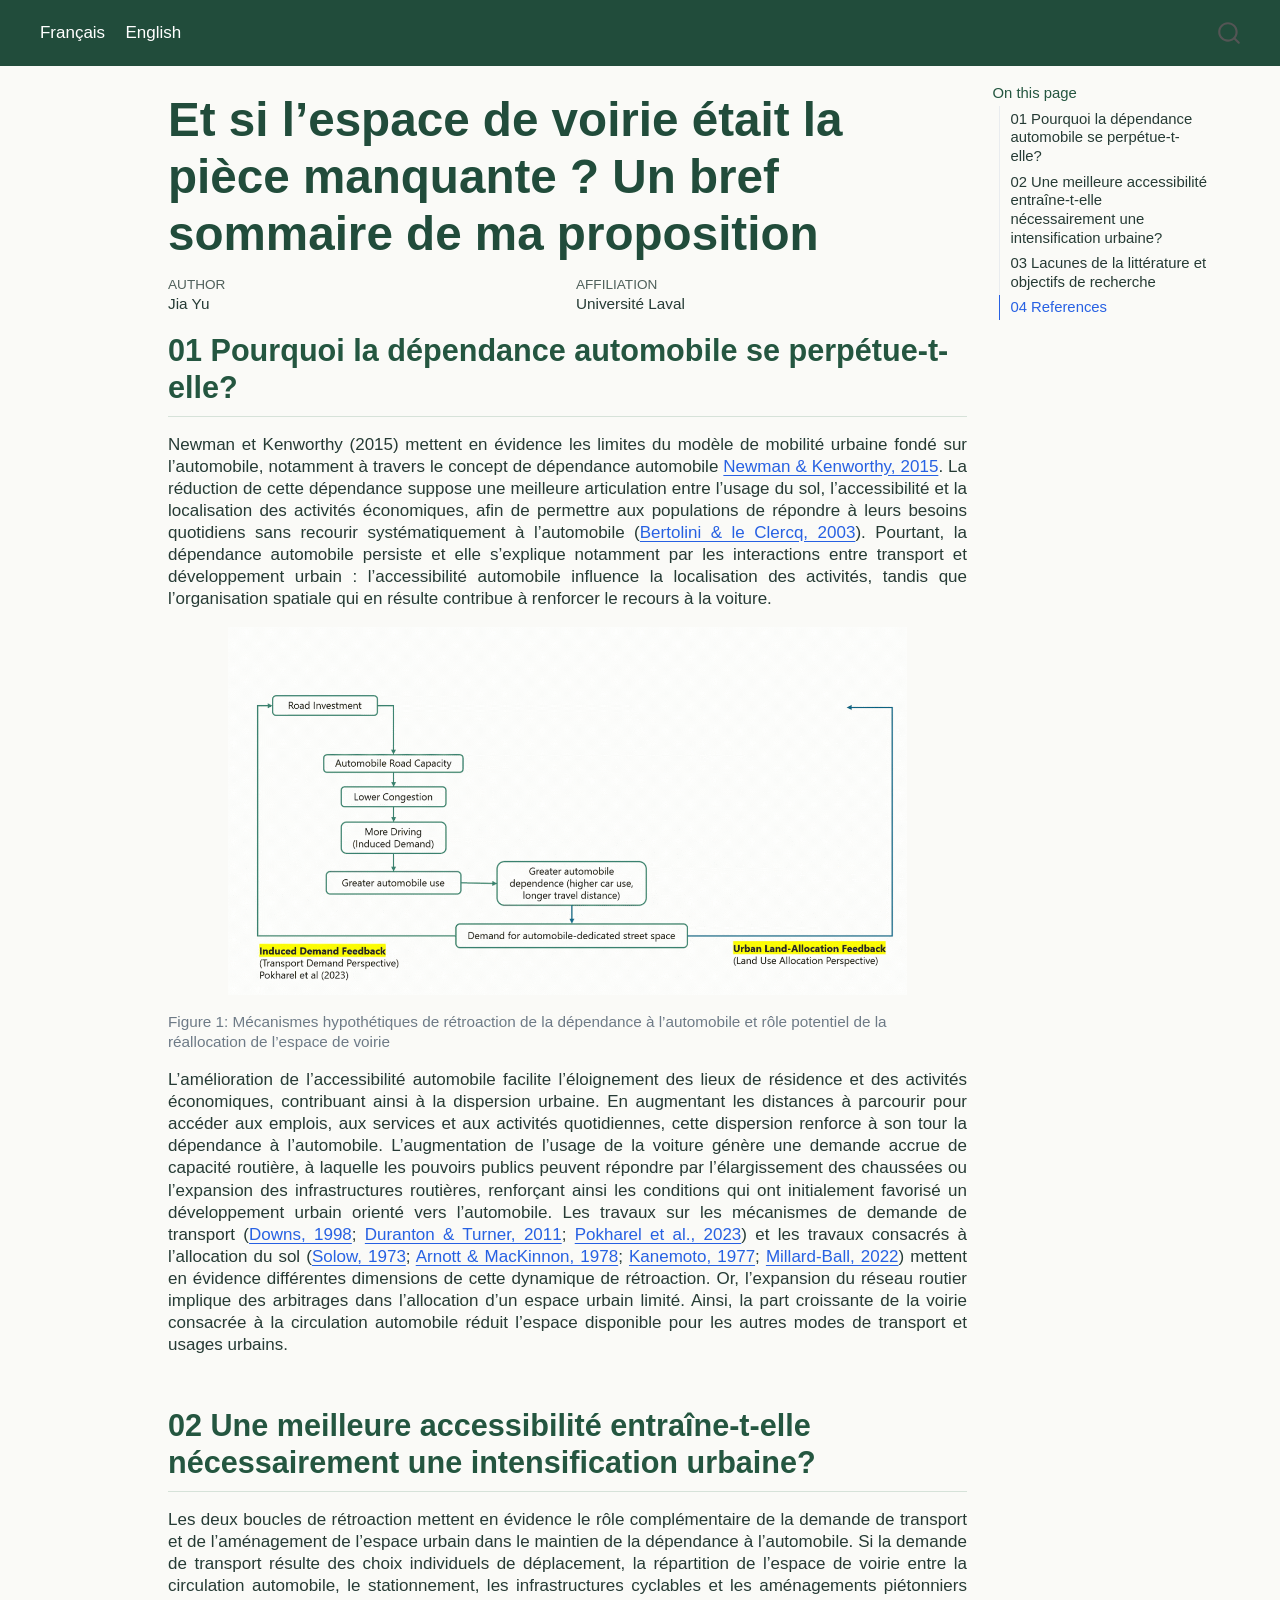
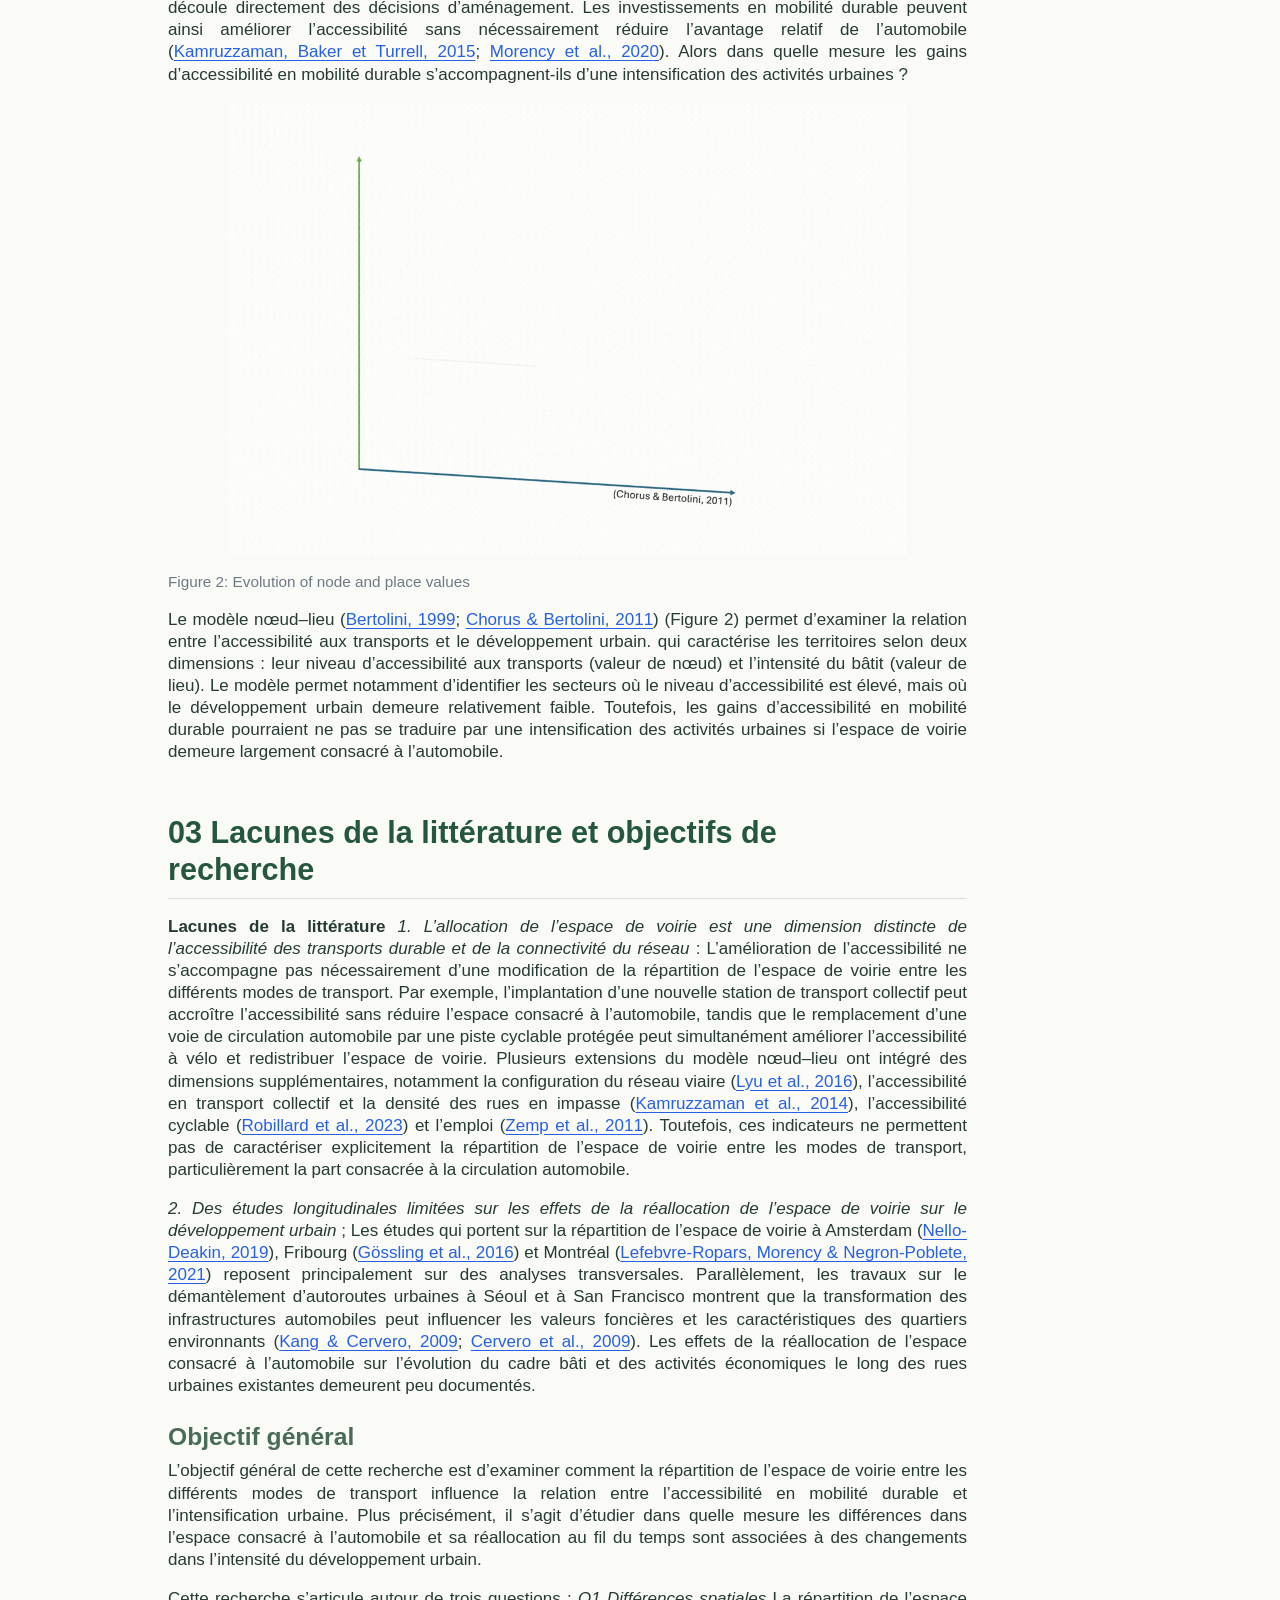
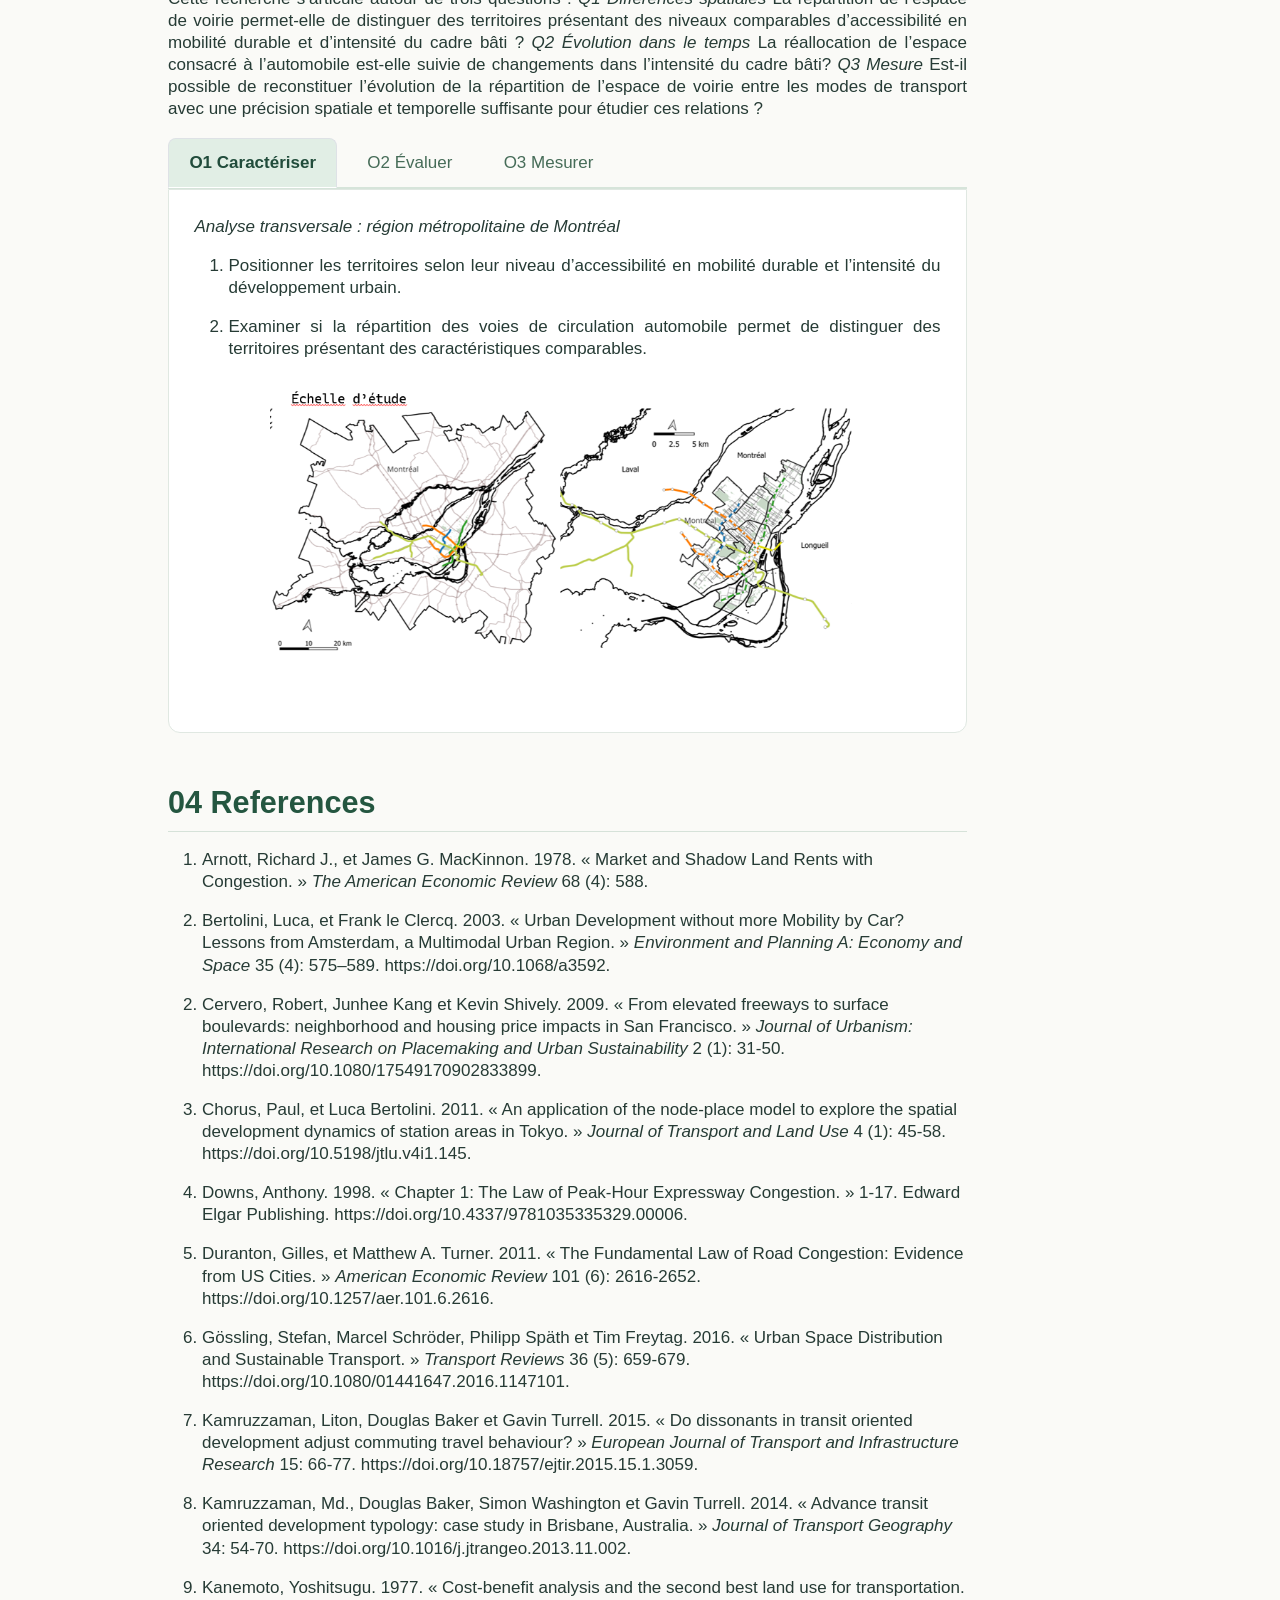
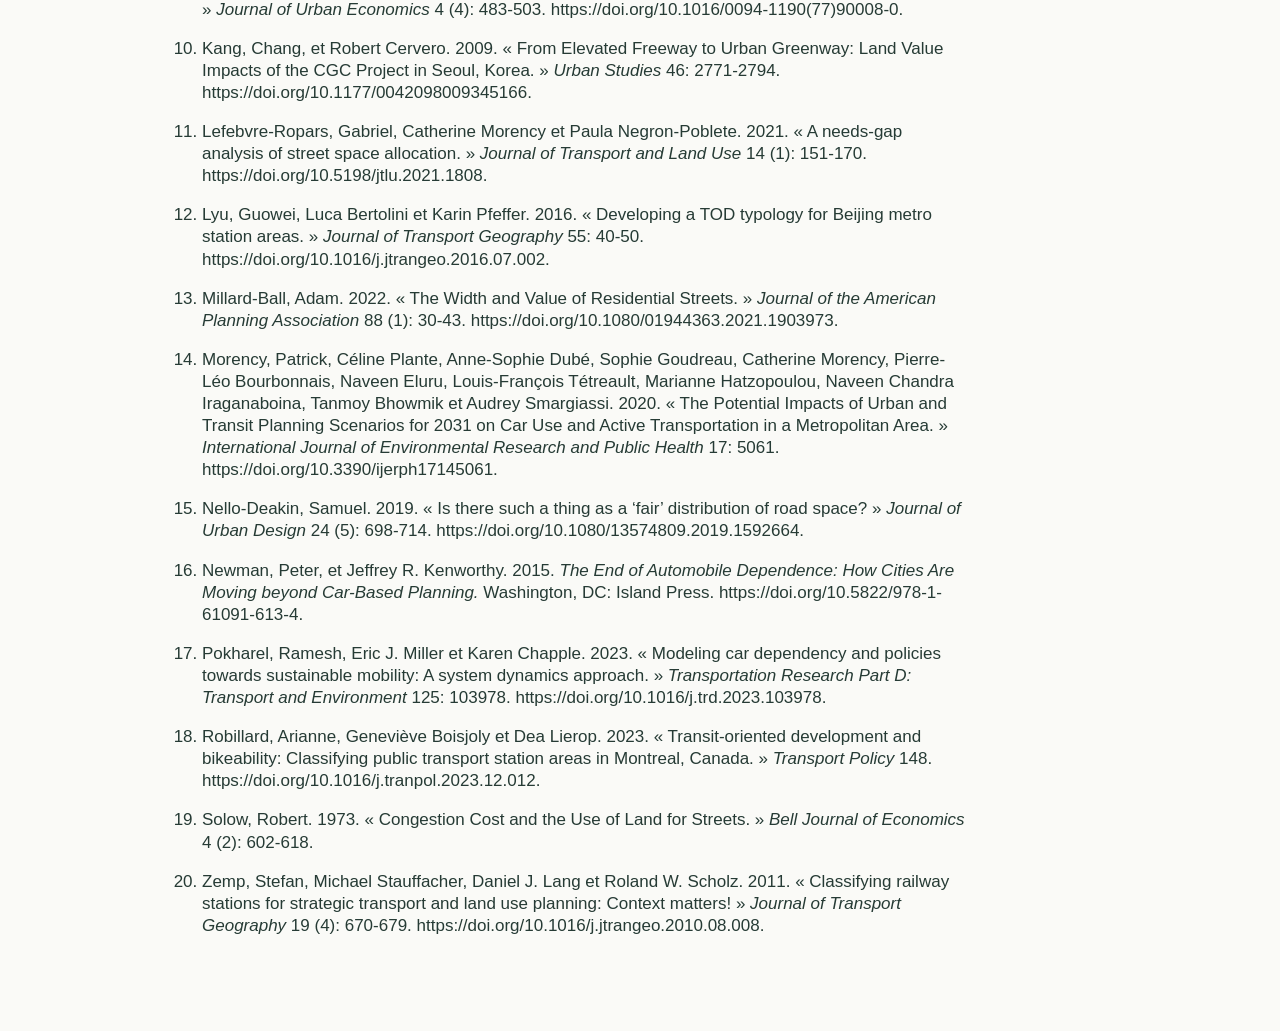
==== commit 0d9fc5d2: "'Update_last'" ====
--- a/docs/about.html
+++ b/docs/about.html
@@ -110,7 +110,7 @@
     <h2 id="toc-title">On this page</h2>
    
   <ul>
-  <li><a href="#problem" id="toc-problem" class="nav-link active" data-scroll-target="#problem">01 Pourquoi la dépendance à l’automobile se perpétue-t-elle?</a></li>
+  <li><a href="#problem" id="toc-problem" class="nav-link active" data-scroll-target="#problem">01 Pourquoi la dépendance automobile se perpétue-t-elle?</a></li>
   <li><a href="#node-place" id="toc-node-place" class="nav-link" data-scroll-target="#node-place">02 Une meilleure accessibilité entraîne-t-elle nécessairement une intensification urbaine?</a></li>
   <li><a href="#gap" id="toc-gap" class="nav-link" data-scroll-target="#gap">03 Lacunes de la littérature et objectifs de recherche</a>
   <ul class="collapse">
@@ -156,7 +156,7 @@
 
 
 <section id="problem" class="level2">
-<h2 class="anchored" data-anchor-id="problem">01 Pourquoi la dépendance à l’automobile se perpétue-t-elle?</h2>
+<h2 class="anchored" data-anchor-id="problem">01 Pourquoi la dépendance automobile se perpétue-t-elle?</h2>
 <p>Newman et Kenworthy (2015) mettent en évidence les limites du modèle de mobilité urbaine fondé sur l’automobile, notamment à travers le concept de dépendance automobile <a href="#ref-newman2015">Newman &amp; Kenworthy, 2015</a>. La réduction de cette dépendance suppose une meilleure articulation entre l’usage du sol, l’accessibilité et la localisation des activités économiques, afin de permettre aux populations de répondre à leurs besoins quotidiens sans recourir systématiquement à l’automobile (<a href="#ref-bertolini2003">Bertolini &amp; le Clercq, 2003</a>). Pourtant, la dépendance automobile persiste et elle s’explique notamment par les interactions entre transport et développement urbain : l’accessibilité automobile influence la localisation des activités, tandis que l’organisation spatiale qui en résulte contribue à renforcer le recours à la voiture.</p>
 <div id="fig-Media2_O1" class="quarto-float quarto-figure quarto-figure-center anchored" data-fig-align="center">
 <figure class="quarto-float quarto-float-fig figure">
@@ -164,11 +164,11 @@
 <img src="Media2_O1_11_02.gif" class="img-fluid quarto-figure quarto-figure-center figure-img" style="width:85.0%">
 </div>
 <figcaption class="quarto-float-caption-bottom quarto-float-caption quarto-float-fig" id="fig-Media2_O1-caption-0ceaefa1-69ba-4598-a22c-09a6ac19f8ca">
-Figure&nbsp;1: Land-use cycle
+Figure&nbsp;1: Mécanismes hypothétiques de rétroaction de la dépendance à l’automobile et rôle potentiel de la réallocation de l’espace de voirie
 </figcaption>
 </figure>
 </div>
-<p>À mesure que l’accessibilité automobile s’améliore, les ménages et les activités économiques s’établissent à des distances plus importantes les uns des autres, favorisant ainsi des formes de développement urbain plus dispersées. Cette dispersion spatiale entraîne à son tour une augmentation des distances de déplacement et renforce la dépendance à l’automobile. L’augmentation de l’usage de la voiture génère une demande accrue de capacité routière, à laquelle les pouvoirs publics peuvent répondre par l’élargissement des chaussées ou l’expansion des infrastructures routières, renforçant ainsi les conditions qui ont initialement favorisé un développement urbain orienté vers l’automobile. Les travaux sur les mécanismes de demande de transport (<a href="#ref-downs1998">Downs, 1998</a>; <a href="#ref-duranton2011">Duranton &amp; Turner, 2011</a>; <a href="#ref-pokharel2023">Pokharel et al., 2023</a>) et les travaux consacrés à l’allocation du sol (<a href="#ref-solow1973">Solow, 1973</a>; <a href="#ref-arnott1978">Arnott &amp; MacKinnon, 1978</a>; <a href="#ref-kanemoto1977">Kanemoto, 1977</a>; <a href="#ref-millardball2022">Millard-Ball, 2022</a>) mettent en évidence différentes dimensions de cette dynamique de rétroaction. Or, l’expansion du réseau routier implique des arbitrages dans l’allocation d’un espace urbain limité. Ainsi, la part croissante de la voirie consacrée à la circulation automobile réduit l’espace disponible pour les autres modes de transport et usages urbains.</p>
+<p>L’amélioration de l’accessibilité automobile facilite l’éloignement des lieux de résidence et des activités économiques, contribuant ainsi à la dispersion urbaine. En augmentant les distances à parcourir pour accéder aux emplois, aux services et aux activités quotidiennes, cette dispersion renforce à son tour la dépendance à l’automobile. L’augmentation de l’usage de la voiture génère une demande accrue de capacité routière, à laquelle les pouvoirs publics peuvent répondre par l’élargissement des chaussées ou l’expansion des infrastructures routières, renforçant ainsi les conditions qui ont initialement favorisé un développement urbain orienté vers l’automobile. Les travaux sur les mécanismes de demande de transport (<a href="#ref-downs1998">Downs, 1998</a>; <a href="#ref-duranton2011">Duranton &amp; Turner, 2011</a>; <a href="#ref-pokharel2023">Pokharel et al., 2023</a>) et les travaux consacrés à l’allocation du sol (<a href="#ref-solow1973">Solow, 1973</a>; <a href="#ref-arnott1978">Arnott &amp; MacKinnon, 1978</a>; <a href="#ref-kanemoto1977">Kanemoto, 1977</a>; <a href="#ref-millardball2022">Millard-Ball, 2022</a>) mettent en évidence différentes dimensions de cette dynamique de rétroaction. Or, l’expansion du réseau routier implique des arbitrages dans l’allocation d’un espace urbain limité. Ainsi, la part croissante de la voirie consacrée à la circulation automobile réduit l’espace disponible pour les autres modes de transport et usages urbains.</p>
 </section>
 <section id="node-place" class="level2">
 <h2 class="anchored" data-anchor-id="node-place">02 Une meilleure accessibilité entraîne-t-elle nécessairement une intensification urbaine?</h2>
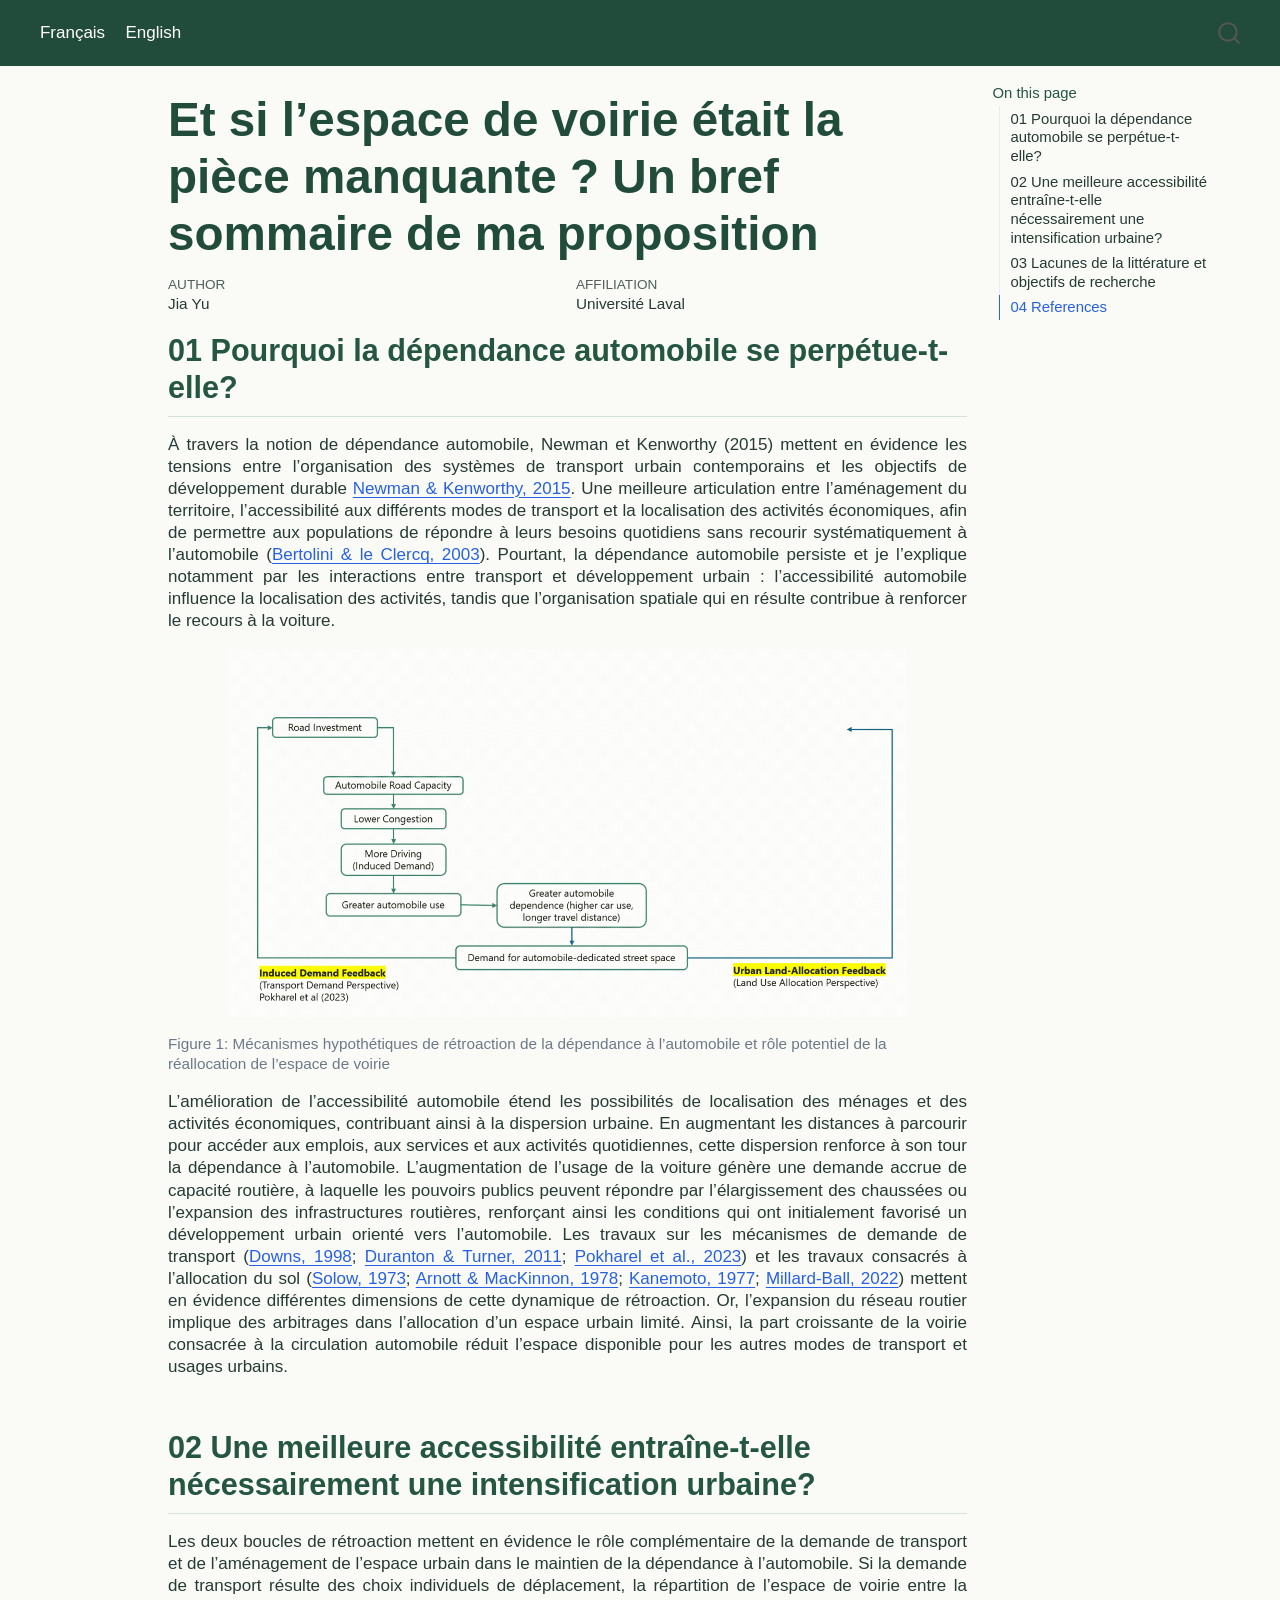
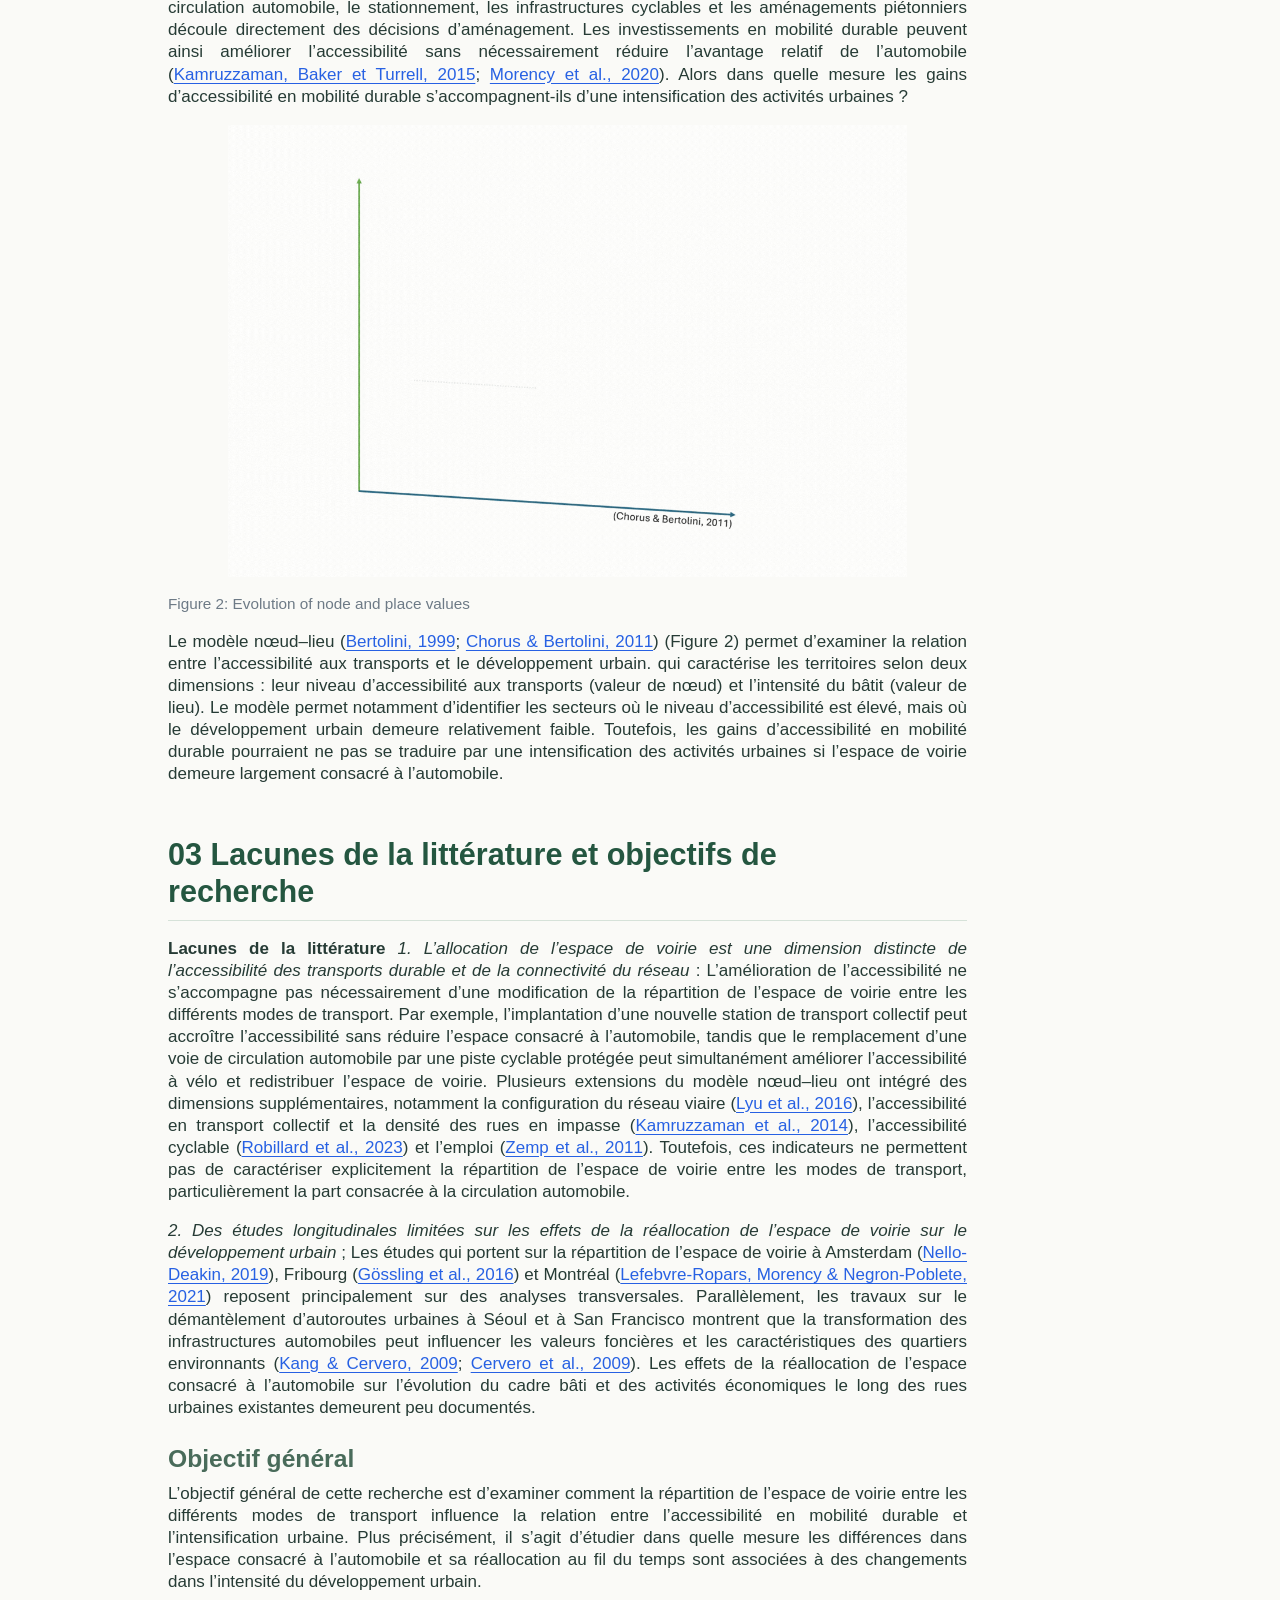
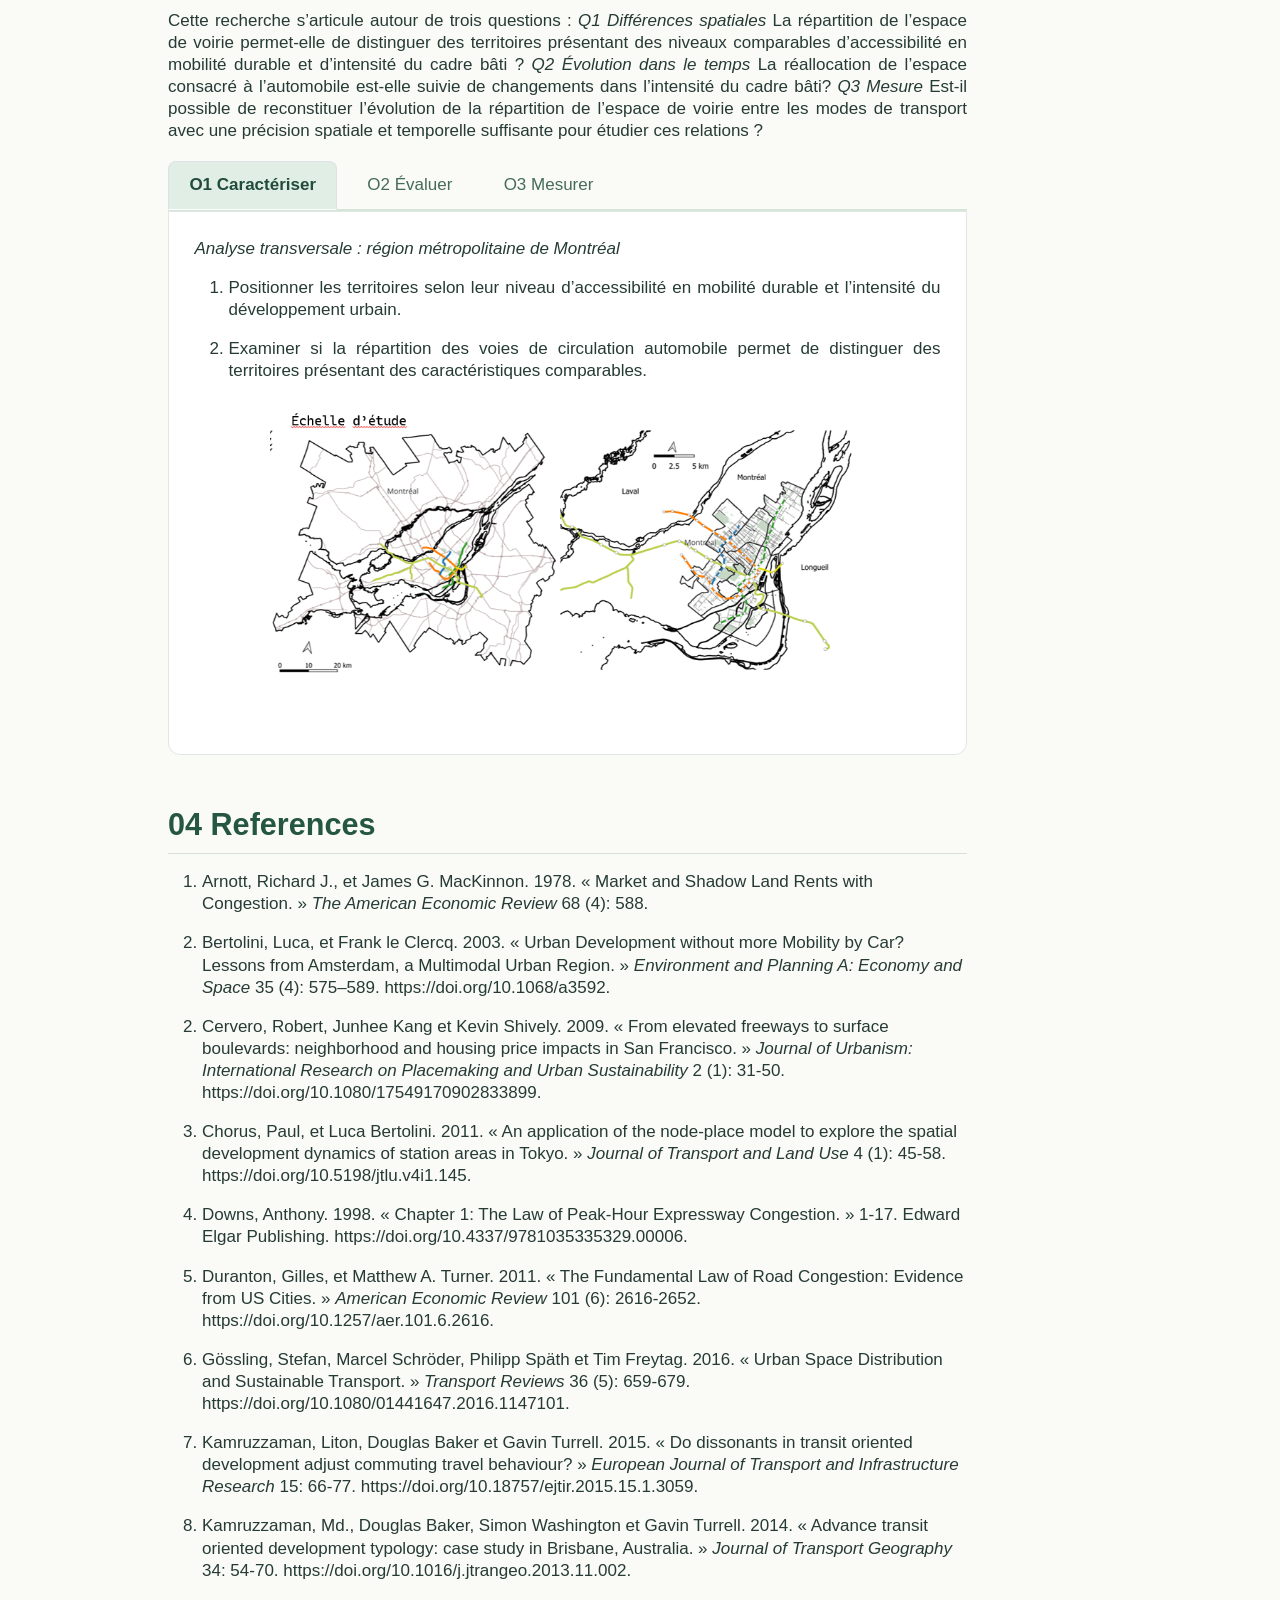
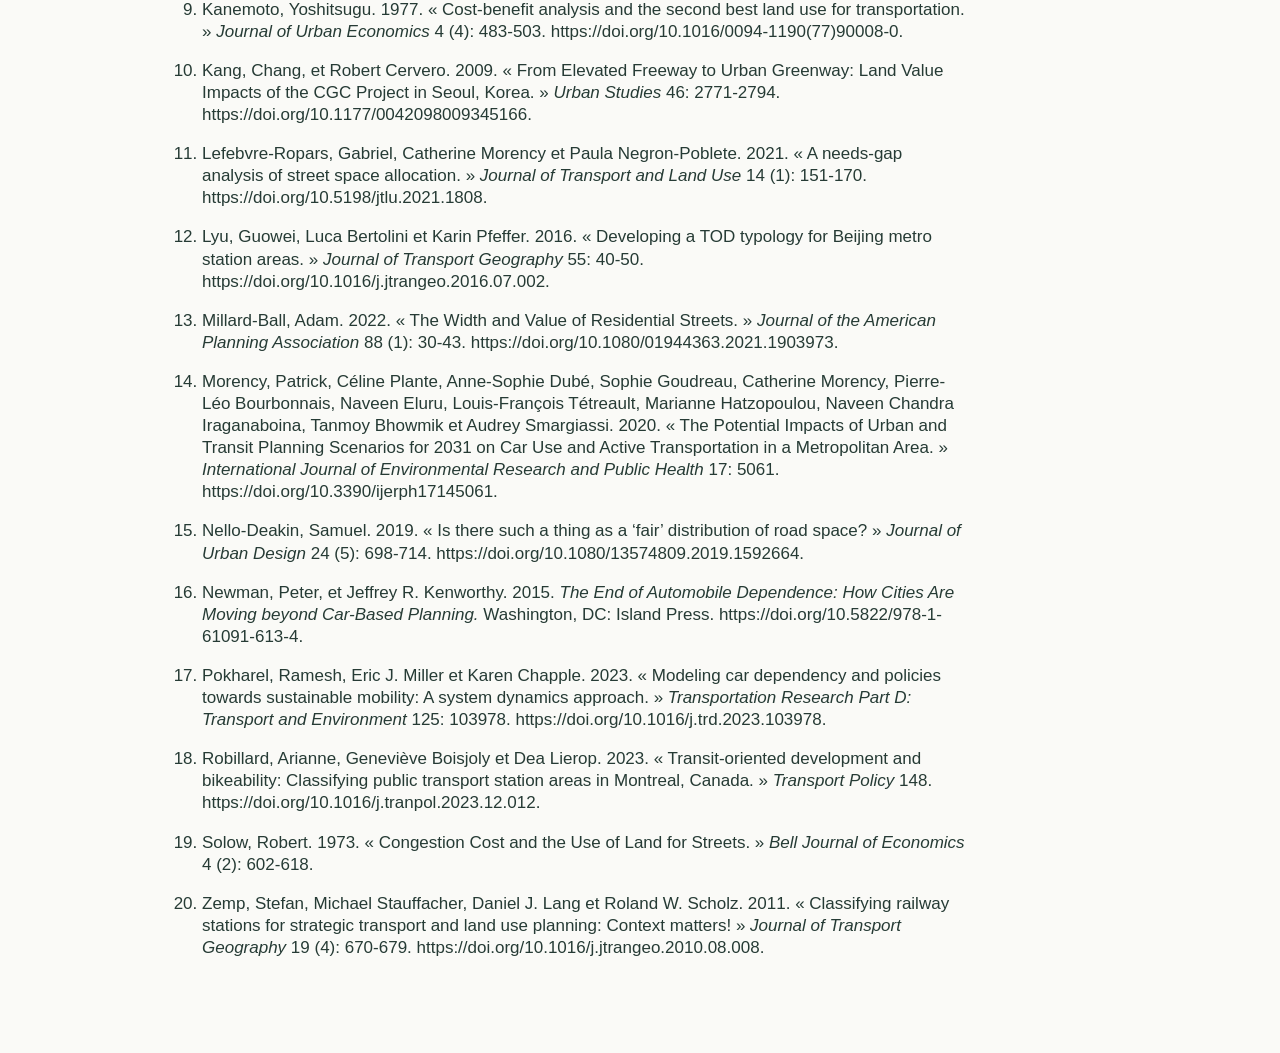
==== commit 297df727: "'update_description2'" ====
--- a/docs/about.html
+++ b/docs/about.html
@@ -157,7 +157,7 @@
 
 <section id="problem" class="level2">
 <h2 class="anchored" data-anchor-id="problem">01 Pourquoi la dépendance automobile se perpétue-t-elle?</h2>
-<p>Newman et Kenworthy (2015) mettent en évidence les limites du modèle de mobilité urbaine fondé sur l’automobile, notamment à travers le concept de dépendance automobile <a href="#ref-newman2015">Newman &amp; Kenworthy, 2015</a>. La réduction de cette dépendance suppose une meilleure articulation entre l’usage du sol, l’accessibilité et la localisation des activités économiques, afin de permettre aux populations de répondre à leurs besoins quotidiens sans recourir systématiquement à l’automobile (<a href="#ref-bertolini2003">Bertolini &amp; le Clercq, 2003</a>). Pourtant, la dépendance automobile persiste et elle s’explique notamment par les interactions entre transport et développement urbain : l’accessibilité automobile influence la localisation des activités, tandis que l’organisation spatiale qui en résulte contribue à renforcer le recours à la voiture.</p>
+<p>À travers la notion de dépendance automobile, Newman et Kenworthy (2015) mettent en évidence les tensions entre l’organisation des systèmes de transport urbain contemporains et les objectifs de développement durable <a href="#ref-newman2015">Newman &amp; Kenworthy, 2015</a>. Une meilleure articulation entre l’aménagement du territoire, l’accessibilité aux différents modes de transport et la localisation des activités économiques, afin de permettre aux populations de répondre à leurs besoins quotidiens sans recourir systématiquement à l’automobile (<a href="#ref-bertolini2003">Bertolini &amp; le Clercq, 2003</a>). Pourtant, la dépendance automobile persiste et je l’explique notamment par les interactions entre transport et développement urbain : l’accessibilité automobile influence la localisation des activités, tandis que l’organisation spatiale qui en résulte contribue à renforcer le recours à la voiture.</p>
 <div id="fig-Media2_O1" class="quarto-float quarto-figure quarto-figure-center anchored" data-fig-align="center">
 <figure class="quarto-float quarto-float-fig figure">
 <div aria-describedby="fig-Media2_O1-caption-0ceaefa1-69ba-4598-a22c-09a6ac19f8ca">
@@ -168,7 +168,7 @@
 </figcaption>
 </figure>
 </div>
-<p>L’amélioration de l’accessibilité automobile facilite l’éloignement des lieux de résidence et des activités économiques, contribuant ainsi à la dispersion urbaine. En augmentant les distances à parcourir pour accéder aux emplois, aux services et aux activités quotidiennes, cette dispersion renforce à son tour la dépendance à l’automobile. L’augmentation de l’usage de la voiture génère une demande accrue de capacité routière, à laquelle les pouvoirs publics peuvent répondre par l’élargissement des chaussées ou l’expansion des infrastructures routières, renforçant ainsi les conditions qui ont initialement favorisé un développement urbain orienté vers l’automobile. Les travaux sur les mécanismes de demande de transport (<a href="#ref-downs1998">Downs, 1998</a>; <a href="#ref-duranton2011">Duranton &amp; Turner, 2011</a>; <a href="#ref-pokharel2023">Pokharel et al., 2023</a>) et les travaux consacrés à l’allocation du sol (<a href="#ref-solow1973">Solow, 1973</a>; <a href="#ref-arnott1978">Arnott &amp; MacKinnon, 1978</a>; <a href="#ref-kanemoto1977">Kanemoto, 1977</a>; <a href="#ref-millardball2022">Millard-Ball, 2022</a>) mettent en évidence différentes dimensions de cette dynamique de rétroaction. Or, l’expansion du réseau routier implique des arbitrages dans l’allocation d’un espace urbain limité. Ainsi, la part croissante de la voirie consacrée à la circulation automobile réduit l’espace disponible pour les autres modes de transport et usages urbains.</p>
+<p>L’amélioration de l’accessibilité automobile étend les possibilités de localisation des ménages et des activités économiques, contribuant ainsi à la dispersion urbaine. En augmentant les distances à parcourir pour accéder aux emplois, aux services et aux activités quotidiennes, cette dispersion renforce à son tour la dépendance à l’automobile. L’augmentation de l’usage de la voiture génère une demande accrue de capacité routière, à laquelle les pouvoirs publics peuvent répondre par l’élargissement des chaussées ou l’expansion des infrastructures routières, renforçant ainsi les conditions qui ont initialement favorisé un développement urbain orienté vers l’automobile. Les travaux sur les mécanismes de demande de transport (<a href="#ref-downs1998">Downs, 1998</a>; <a href="#ref-duranton2011">Duranton &amp; Turner, 2011</a>; <a href="#ref-pokharel2023">Pokharel et al., 2023</a>) et les travaux consacrés à l’allocation du sol (<a href="#ref-solow1973">Solow, 1973</a>; <a href="#ref-arnott1978">Arnott &amp; MacKinnon, 1978</a>; <a href="#ref-kanemoto1977">Kanemoto, 1977</a>; <a href="#ref-millardball2022">Millard-Ball, 2022</a>) mettent en évidence différentes dimensions de cette dynamique de rétroaction. Or, l’expansion du réseau routier implique des arbitrages dans l’allocation d’un espace urbain limité. Ainsi, la part croissante de la voirie consacrée à la circulation automobile réduit l’espace disponible pour les autres modes de transport et usages urbains.</p>
 </section>
 <section id="node-place" class="level2">
 <h2 class="anchored" data-anchor-id="node-place">02 Une meilleure accessibilité entraîne-t-elle nécessairement une intensification urbaine?</h2>
